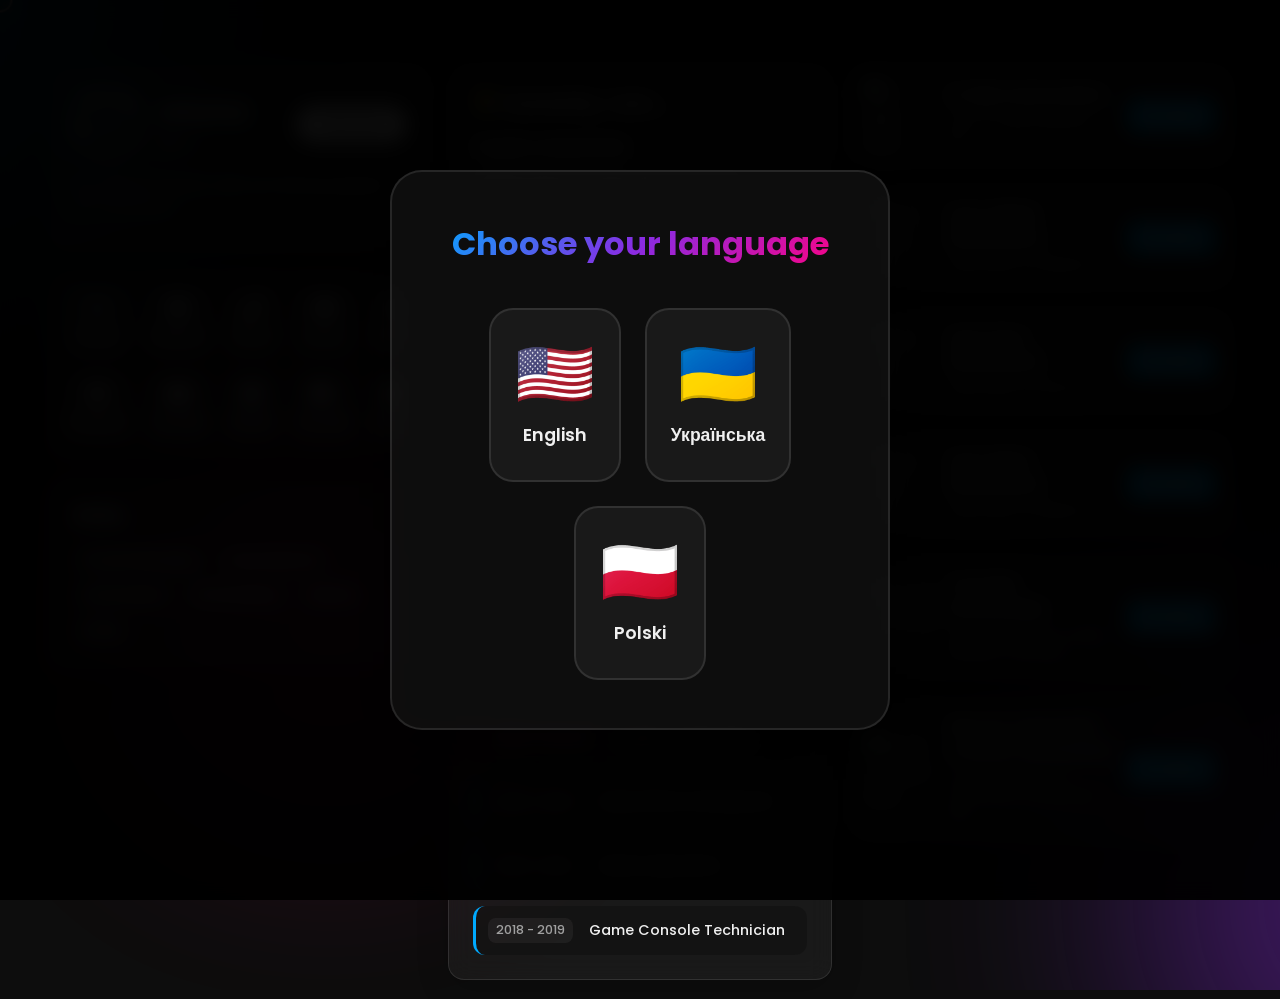
==== index.html @ 121f90a7 "Swap Skills and Coffee boxes, remove QR codes from coffee section" ====
<!DOCTYPE html>
<html lang="en">
<head>
    <meta charset="UTF-8">
    <meta name="viewport" content="width=device-width, initial-scale=1.0">
    <title data-translate="pageTitle">Oriuma | RIl | Bio & Creator</title>
    <meta name="description" data-translate-content="metaDescription" content="Welcome to the personal page of Oriuma (@ril).">
    <link rel="icon" type="image/jpeg" href="https://i.pinimg.com/564x/68/cd/36/68cd367a3757c1d07de808bcf7bc9bf0.jpg">
    <link href="https://fonts.googleapis.com/css2?family=Poppins:wght@300;400;500;600;700&display=swap" rel="stylesheet">
    <link rel="stylesheet" href="https://cdnjs.cloudflare.com/ajax/libs/font-awesome/6.5.1/css/all.min.css" integrity="sha512-DTOQO9RWCH3ppGqcWaEA1BIZOC6xxalwEsw9c2QQeAIftl+Vegovlnee1c9QX4TctnWMn13TZye+giMm8e2LwA==" crossorigin="anonymous" referrerpolicy="no-referrer" />
    <link rel="stylesheet" href="styles.css">
</head>
<body>
    <div class="custom-cursor"></div>
    <div class="background-aurora">
        <div class="aurora-shape shape1"></div>
        <div class="aurora-shape shape2"></div>
        <div class="aurora-shape shape3"></div>
    </div>
    <div class="bento-grid">
        <div class="bento-column column-left">
            <div class="bento-item card-profile">
                <div class="profile-header">
                    <div class="profile-main-info">
                        <img src="https://i.pinimg.com/564x/68/eb/f4/68ebf42956f4777ec942ec29d8d3875c.jpg" alt="Profile Picture" class="profile-picture">
                        <div>
                            <h1 class="profile-name" data-translate="profileName">oriuma</h1>
                            <p class="profile-handle" data-translate="profileHandle">@ril</p>
                        </div>
                    </div>
                    <a href="https://t.me/kanojooaishiteiru" class="profile-cta" target="_blank" rel="noopener noreferrer" data-translate="textMeCta">Text me</a>
                </div>
                <p class="profile-bio" id="typing-bio" data-translate="bioLine1">An ordinary person with an intense passion for creativity!</p>
            </div>
            <div class="bento-item card-social-links">
                <a href="https://x.com/naz6rka" class="social-link twitter" target="_blank" rel="noopener noreferrer" data-translate-title="socialTwitter" title="Twitter">
                    <i class="fab fa-x-twitter"></i>
                    <span data-translate="socialTwitter">Twitter</span>
                </a>
                <a href="https://t.me/NeuralInvestor" class="social-link telegram" target="_blank" rel="noopener noreferrer" data-translate-title="socialTelegram" title="Telegram">
                    <i class="fab fa-telegram"></i>
                    <span data-translate="socialTelegram">Telegram</span>
                </a>
                <a href="tel:991" class="social-link phone" data-translate-title="socialPhone" title="Phone">
                    <i class="fas fa-phone-alt"></i>
                    <span data-translate="socialPhone">Phone</span>
                </a>
                <a href="mailto:oriumaaa@gmail.com" class="social-link email" target="_blank" rel="noopener noreferrer" data-translate-title="socialEmail" title="Email">
                    <i class="fas fa-envelope"></i>
                    <span data-translate="socialEmail">Email</span>
                </a>
                <a href="https://github.com/oriuma" class="social-link github" target="_blank" rel="noopener noreferrer" data-translate-title="socialGitHub" title="GitHub">
                    <i class="fab fa-github"></i>
                    <span data-translate="socialGitHub">GitHub</span>
                </a>
                <a href="https://www.facebook.com" class="social-link facebook" target="_blank" rel="noopener noreferrer" data-translate-title="socialFacebook" title="Facebook">
                    <i class="fab fa-facebook"></i>
                    <span data-translate="socialFacebook">Facebook</span>
                </a>
                <a href="https://www.youtube.com/@NeuralInvestor" class="social-link youtube" target="_blank" rel="noopener noreferrer" data-translate-title="socialYouTube" title="YouTube">
                    <i class="fab fa-youtube"></i>
                    <span data-translate="socialYouTube">YouTube</span>
                </a>
                <a href="https://www.linkedin.com/in/pnazar/" class="social-link linkedin" target="_blank" rel="noopener noreferrer" data-translate-title="socialLinkedIn" title="LinkedIn">
                    <i class="fab fa-linkedin"></i>
                    <span data-translate="socialLinkedIn">LinkedIn</span>
                </a>
                <a href="https://farcaster.xyz/ril" class="social-link farcaster" target="_blank" rel="noopener noreferrer" data-translate-title="socialFarcaster" title="Farcaster">
                    <img src="https://cdn.jsdelivr.net/npm/simple-icons@v15/icons/farcaster.svg" alt="Farcaster" class="social-icon-svg">
                    <span data-translate="socialFarcaster">Farcaster</span>
                </a>
                <a href="https://discord.com/" class="social-link discord" target="_blank" rel="noopener noreferrer" data-translate-title="socialDiscord" title="Discord">
                    <i class="fab fa-discord"></i>
                    <span data-translate="socialDiscord">Discord</span>
                </a>
            </div>
            <div class="bento-item card-skills">
                <h2 class="skills-title" data-translate="skillsTitle">Skills</h2>
                <div class="skills-list">
                    <span data-translate="skillPM">Project Manager</span>
                    <span data-translate="skillGenAI">Generative AI</span>
                    <span data-translate="skillAutomation">Automation</span>
                    <span data-translate="skill3D">3D Modeling</span>
                    <span data-translate="skillPython">Python</span>
                    <span data-translate="skillHTML">HTML</span>
                </div>
            </div>
        </div>
        <div class="bento-column column-right">
            <div class="bento-item card-now">
                <h2 class="now-title" data-translate="nowTitle">💡 Currently, I am...</h2>
                <div class="now-content">
                    <h4 data-translate="nowHeadline">Crypto researcher</h4>
                    <p data-translate="nowDescription">Researching and developing Artificial Intelligence solutions.</p>
                </div>
            </div>
            <div class="bento-item card-coffee">
                <h3 class="coffee-title" data-translate="coffeeTitle">Buy me a coffee ☕</h3>
                <div class="coffee-content">
                    <a href="https://paypal.me/alloha43?country.x=PL&locale.x=pl_PL" class="coffee-button paypal" target="_blank" rel="noopener noreferrer">
                        <i class="fab fa-paypal"></i>
                        <span data-translate="coffeePayPal">PayPal Wallet</span>
                    </a>
                    <button
                        id="usdt-copy-button"
                        class="coffee-button usdt"
                        data-address="0xaf1a33609761df7e49e4198600936ef04da47dc7"
                        data-translate-title="coffeeUSDT"
                        title="USDT (BEP20) Wallet"
                    >
                        <i class="fa-solid fa-copy"></i>
                        <span data-translate="coffeeUSDT">USDT (BEP20) Wallet</span>
                    </button>
                </div>
            </div>
            <div class="bento-item card-journey">
                <h2 class="journey-title"><i class="fas fa-rocket"></i> <span data-translate="journeyTitle">Journey</span></h2>
                <div class="journey-steps">
                    <div class="journey-step current">
                        <span class="journey-date" data-translate="journeyDate1">2025 - Present</span>
                        <span class="journey-role" data-translate="journeyRole1">Crypto researcher</span>
                    </div>
                    <div class="journey-step">
                        <span class="journey-date" data-translate="journeyDate2">2023 - 2024</span>
                        <span class="journey-role" data-translate="journeyRole2">Game PM & AI Research</span>
                    </div>
                    <div class="journey-step">
                        <span class="journey-date" data-translate="journeyDate3">2020 - 2022</span>
                        <span class="journey-role" data-translate="journeyRole3">Game Operation</span>
                    </div>
                    <div class="journey-step">
                        <span class="journey-date" data-translate="journeyDate4">2018 - 2019</span>
                        <span class="journey-role" data-translate="journeyRole4">Game Console Technician</span>
                    </div>
                </div>
            </div>
        </div>
        <div class="bento-column column-tools" id="tools-container"></div>
    </div>
    <script src="translations.js"></script>
    <script src="tools-data.js"></script>
    <script src="script.js"></script>
    <script defer src="https://static.cloudflareinsights.com/beacon.min.js" data-cf-beacon='{"token": "d5f3b95bdb9d4f2f86b8e7cba06de1b3"}'></script>
</body>
</html>
---- styles.css ----
:root {
    --bg-color: #0d0d0d;
    --card-bg-color: rgba(255, 255, 255, 0.05);
    --card-border-color: rgba(255, 255, 255, 0.1);
    --text-primary: #f0f0f0;
    --text-secondary: #a0a0a0;
    --accent-blue: #00aaff;
    --accent-purple: #8A2BE2;
    --accent-pink: #FF007F;
    --accent-orange: #F59E0B;
}

* {
    box-sizing: border-box;
    margin: 0;
    padding: 0;
}

body {
    background-color: var(--bg-color);
    color: var(--text-primary);
    font-family: 'Poppins', sans-serif;
    display: flex;
    justify-content: center;
    align-items: flex-start;
    min-height: 100vh;
    padding: 2rem;
    overflow-y: auto;
    cursor: none;
}

.custom-cursor {
    width: 25px;
    height: 25px;
    border: 2px solid var(--text-primary);
    border-radius: 50%;
    position: fixed;
    top: 0;
    left: 0;
    transform: translate(-50%, -50%);
    pointer-events: none;
    z-index: 9999;
    transition: width 0.3s ease, height 0.3s ease, background-color 0.3s ease;
    mix-blend-mode: difference;
}

.custom-cursor.hover {
    width: 40px;
    height: 40px;
    background-color: var(--text-primary);
}

.background-aurora {
    position: fixed;
    top: -10%;
    left: -10%;
    width: 120%;
    height: 120%;
    overflow: hidden;
    z-index: -1;
    transition: transform 0.5s ease-out;
}

.aurora-shape {
    position: absolute;
    border-radius: 50%;
    filter: blur(120px);
    opacity: 0.4;
}

.shape1 {
    width: 400px;
    height: 400px;
    background: var(--accent-blue);
    top: -10%;
    left: -10%;
    animation: move 10s infinite alternate;
}

.shape2 {
    width: 500px;
    height: 500px;
    background: var(--accent-purple);
    bottom: -15%;
    right: -15%;
    animation: move 13s infinite alternate-reverse;
}

.shape3 {
    width: 300px;
    height: 300px;
    background: var(--accent-pink);
    bottom: 20%;
    left: 20%;
    animation: move 8s infinite alternate;
}

@keyframes move {
    from { transform: translate(0, 0) rotate(0deg) scale(1); }
    to { transform: translate(100px, 50px) rotate(180deg) scale(1.2); }
}

/* Language Selector Modal */
.language-selector-overlay {
    position: fixed;
    top: 0;
    left: 0;
    width: 100%;
    height: 100%;
    background: rgba(0, 0, 0, 0.95);
    backdrop-filter: blur(10px);
    -webkit-backdrop-filter: blur(10px);
    display: flex;
    justify-content: center;
    align-items: center;
    z-index: 10000;
    opacity: 0;
    transition: opacity 0.5s ease;
}

.language-selector-overlay.show {
    opacity: 1;
}

.language-selector-overlay.fade-out {
    opacity: 0;
}

.language-selector-modal {
    background: var(--card-bg-color);
    border: 2px solid var(--card-border-color);
    border-radius: 2rem;
    padding: 3rem 2.5rem;
    backdrop-filter: blur(20px);
    -webkit-backdrop-filter: blur(20px);
    box-shadow: 0 20px 60px rgba(0, 0, 0, 0.5);
    max-width: 500px;
    width: 90%;
    text-align: center;
    transform: scale(0.8) translateY(50px);
    opacity: 0;
    transition: all 0.6s cubic-bezier(0.34, 1.56, 0.64, 1);
}

.language-selector-overlay.show .language-selector-modal {
    transform: scale(1) translateY(0);
    opacity: 1;
}

.language-selector-title {
    font-size: 2rem;
    font-weight: 700;
    margin-bottom: 2.5rem;
    color: var(--text-primary);
    background: linear-gradient(135deg, var(--accent-blue), var(--accent-purple), var(--accent-pink));
    -webkit-background-clip: text;
    -webkit-text-fill-color: transparent;
    background-clip: text;
    animation: gradientShift 3s ease infinite;
}

@keyframes gradientShift {
    0%, 100% { filter: hue-rotate(0deg); }
    50% { filter: hue-rotate(30deg); }
}

.language-options {
    display: flex;
    gap: 1.5rem;
    justify-content: center;
    flex-wrap: wrap;
}

.language-option {
    background: rgba(255, 255, 255, 0.05);
    border: 2px solid var(--card-border-color);
    border-radius: 1.5rem;
    padding: 2rem 1.5rem;
    cursor: pointer;
    transition: all 0.3s ease;
    min-width: 130px;
    display: flex;
    flex-direction: column;
    align-items: center;
    gap: 1rem;
    position: relative;
    overflow: hidden;
}

.language-option::before {
    content: '';
    position: absolute;
    top: 0;
    left: -100%;
    width: 100%;
    height: 100%;
    background: linear-gradient(90deg, transparent, rgba(255, 255, 255, 0.1), transparent);
    transition: left 0.5s ease;
}

.language-option:hover::before {
    left: 100%;
}

.language-option:hover {
    transform: translateY(-10px) scale(1.05);
    border-color: var(--accent-blue);
    background: rgba(255, 255, 255, 0.1);
    box-shadow: 0 10px 30px rgba(0, 170, 255, 0.3);
}

.language-option:nth-child(2):hover {
    border-color: var(--accent-orange);
    box-shadow: 0 10px 30px rgba(245, 158, 11, 0.3);
}

.language-option:nth-child(3):hover {
    border-color: var(--accent-pink);
    box-shadow: 0 10px 30px rgba(255, 0, 127, 0.3);
}

.language-flag {
    font-size: 4rem;
    line-height: 1;
    animation: wave 2s ease-in-out infinite;
}

@keyframes wave {
    0%, 100% { transform: rotate(0deg); }
    25% { transform: rotate(-10deg); }
    75% { transform: rotate(10deg); }
}

.language-option:hover .language-flag {
    animation: bounce 0.6s ease;
}

@keyframes bounce {
    0%, 100% { transform: scale(1); }
    50% { transform: scale(1.2); }
}

.language-name {
    font-size: 1.1rem;
    font-weight: 600;
    color: var(--text-primary);
}

.bento-grid {
    display: grid;
    grid-template-columns: repeat(9, 1fr);
    grid-template-rows: 1fr;
    column-gap: 1rem;
    row-gap: 0.5rem;
    width: 100%;
    max-width: 1400px;
    padding: 1rem;
}

.bento-item {
    background: var(--card-bg-color);
    border: 1px solid var(--card-border-color);
    border-radius: 1rem;
    padding: 1.5rem;
    backdrop-filter: blur(12px);
    -webkit-backdrop-filter: blur(12px);
    box-shadow: 0 8px 32px rgba(0, 0, 0, 0.2);
    opacity: 0;
    transform: translateY(20px);
    transition: opacity 0.5s ease-out, transform 0.5s ease-out, background 0.3s ease, border-color 0.3s ease, box-shadow 0.3s ease;
    display: flex;
    flex-direction: column;
}

.bento-item.visible {
    opacity: 1;
    transform: translateY(0);
}

.bento-item:hover {
    background: rgba(255, 255, 255, 0.1);
    transform: translateY(-5px);
}

.bento-column.column-left {
    grid-column: 1 / 4;
    grid-row: 1;
    display: flex;
    flex-direction: column;
    gap: 1rem;
    padding-top: 1rem;
    padding-bottom: 1rem;
}

.bento-column.column-right {
    grid-column: 4 / 7;
    grid-row: 1;
    display: flex;
    flex-direction: column;
    gap: 1rem;
    padding-top: 1rem;
    padding-bottom: 1rem;
}

.bento-column.column-tools {
    grid-column: 7 / 10;
    grid-row: 1;
    display: flex;
    flex-direction: column;
    gap: 1rem;
    overflow-y: auto;
    max-height: 90vh;
    padding-top: 1rem;
    padding-bottom: 1rem;
}

.bento-column.column-tools::-webkit-scrollbar { width: 8px; }
.bento-column.column-tools::-webkit-scrollbar-track { background: transparent; }
.bento-column.column-tools::-webkit-scrollbar-thumb { background-color: rgba(255, 255, 255, 0.2); border-radius: 10px; border: 2px solid transparent; background-clip: content-box;}
.bento-column.column-tools::-webkit-scrollbar-thumb:hover { background-color: rgba(255, 255, 255, 0.4); }

.card-tool {
    padding: 1rem;
    overflow: hidden;
    flex-direction: row;
    align-items: center;
    gap: 0.75rem;
    flex-shrink: 0;
}

.card-tool-image {
    width: 70px;
    height: 70px;
    flex-shrink: 0;
    overflow: hidden;
}

.card-tool-image img {
    width: 100%;
    height: 100%;
    object-fit: cover;
    transition: transform 0.3s ease;
    border-radius: 12px;
}

.card-tool:hover .card-tool-image img {
    transform: scale(1.1);
}

.card-tool:hover {
    border-color: var(--accent-orange);
    box-shadow: 0 0 4px 0px var(--accent-orange);
}

.card-tool-content {
    padding: 0;
    flex-grow: 1;
}

.card-tool-title {
    font-size: 1rem;
    font-weight: 600;
    margin-bottom: 0.25rem;
    color: var(--text-primary);
}

.card-tool-description {
    font-size: 0.8rem;
    color: var(--text-secondary);
    margin-bottom: 0;
    line-height: 1.5;
}

.card-tool-button {
    text-decoration: none;
    color: var(--text-primary);
    background: var(--accent-blue);
    padding: 0.5rem 1rem;
    border-radius: 8px;
    text-align: center;
    font-weight: bold;
    transition: background-color 0.3s ease, transform 0.2s ease;
    font-size: 0.8rem;
    display: flex;
    align-items: center;
    justify-content: center;
    flex-shrink: 0;
}

.card-tool-button:hover {
    background: #0090d8;
    transform: scale(1.03);
}

.profile-header {
    display: flex;
    align-items: center;
    justify-content: space-between;
    gap: 1rem;
    margin-bottom: 1rem;
}

.profile-main-info {
    display: flex;
    align-items: center;
    gap: 1rem;
}

.profile-picture { width: 70px; height: 70px; border-radius: 50%; border: 2px solid var(--text-primary); object-fit: cover; flex-shrink: 0; }
.profile-name { font-size: 1.5rem; font-weight: 600; }
.profile-handle { color: var(--text-secondary); font-size: 1rem; }
.profile-bio { font-size: 0.9rem; color: var(--text-secondary); min-height: 54px; }
#typing-bio::after { content: '|'; animation: blink 1s infinite; }
@keyframes blink { 50% { opacity: 0; } }

.card-social-links { display: grid; grid-template-columns: repeat(5, 1fr); gap: 1rem; padding: 1rem; }
.social-link {
    color: var(--text-primary); background-color: rgba(255,255,255,0.1); text-decoration: none;
    display: flex; flex-direction: column; align-items: center; justify-content: center;
    padding: 0.75rem 0; border-radius: 0.75rem; transition: background-color 0.2s, transform 0.2s; font-size: 0.8rem;
}
.social-link:hover { transform: scale(1.05); }
.social-link i { font-size: 1.2rem; margin-bottom: 0.5rem; }
.social-link .social-icon-svg {
    width: 1.2rem;
    height: 1.2rem;
    margin-bottom: 0.5rem;
    filter: brightness(0) invert(1);
}
.social-link.github:hover { background-color: #333; }
.social-link.facebook:hover { background-color: #1877F2; }
.social-link.youtube:hover { background-color: #FF0000; }
.social-link.zalo:hover { background-color: #0068ff; }
.social-link.telegram:hover { background-color: #2AABEE; }
.social-link.phone:hover { background-color: #4CAF50; }
.social-link.linkedin:hover { background-color: #0A66C2; }
.social-link.farcaster:hover { background-color: #855DCD; }
.social-link.email:hover { background-color: #EA4335; }
.social-link.discord:hover { background-color: #5865F2; }

.now-title, .skills-title, .coffee-title { font-size: 1.2rem; margin-bottom: 1rem; flex-shrink: 0; }
.now-content { font-size: 0.9rem; color: var(--text-secondary); }
.now-content h4 { font-size: 1rem; margin-bottom: 0.5rem; color: var(--text-primary);}

.skills-list { display: flex; flex-wrap: wrap; gap: 0.5rem; }
.skills-list span { background: rgba(255, 255, 255, 0.1); padding: 0.3rem 0.8rem; border-radius: 2rem; font-size: 0.8rem; }

.journey-title {
    font-size: 1.2rem;
    margin-bottom: 1.5rem;
    flex-shrink: 0;
}

.journey-title i {
    margin-right: 0.5rem;
    color: var(--accent-blue);
}

.journey-steps {
    display: flex;
    flex-direction: column;
    gap: 1rem;
}

.journey-step {
    display: flex;
    align-items: center;
    gap: 1rem;
    padding: 0.75rem;
    background-color: rgba(0, 0, 0, 0.2);
    border-radius: 0.75rem;
    border-left: 3px solid var(--accent-blue);
    transition: background-color 0.3s ease;
}

.journey-step:hover {
    background-color: rgba(0, 0, 0, 0.4);
}

.journey-date {
    font-size: 0.8rem;
    font-weight: 500;
    color: var(--text-secondary);
    background-color: rgba(255, 255, 255, 0.05);
    padding: 0.2rem 0.5rem;
    border-radius: 0.5rem;
    min-width: 80px;
    text-align: center;
    transition: color 0.3s ease, background-color 0.3s ease;
}

.journey-role {
    font-size: 0.9rem;
    font-weight: 500;
    color: var(--text-primary);
}

.journey-step.current {
    border-left-color: var(--accent-pink);
}

.journey-step.current .journey-date {
    color: var(--text-primary);
    background-color: rgba(255, 0, 127, 0.2);
}

.coffee-qr-container {
    display: none;
}

.coffee-qr {
    width: 100%;
    max-width: 180px;
    aspect-ratio: 1 / 1;
    object-fit: contain;
    border-radius: 1rem;
    transition: transform 0.2s ease, box-shadow 0.2s ease;
    cursor: none;
    margin: 0 auto;
    background-color: #ffffff;
    padding: 12px;
    box-sizing: border-box;
}

.coffee-qr:hover {
    transform: scale(1.05);
    box-shadow: 0 0 8px 2px var(--accent-orange);
}

.coffee-content {
}

.coffee-text {
    font-size: 0.85rem;
    color: var(--text-secondary);
    margin-bottom: 1rem;
}

.donate-columns {
    display: flex;
    gap: 1.5rem;
    width: 100%;
}

.donate-column {
    display: flex;
    flex-direction: column;
    flex: 1;
    gap: 1rem;
}

.coffee-button {
    text-decoration: none;
    color: var(--text-primary);
    background: rgba(255, 255, 255, 0.1);
    padding: 0.75rem 1rem;
    border-radius: 8px;
    text-align: center;
    font-weight: bold;
    transition: background-color 0.3s ease, transform 0.2s ease, box-shadow 0.2s ease;
    display: block;
    width: 100%;
    max-width: 180px;
    margin: 0 auto;
}

.coffee-button:hover {
    transform: scale(1.03);
    box-shadow: 0 0 10px 3px rgba(255, 255, 255, 0.1);
}

.coffee-button.paypal {
    background-color: #FFC439;
    color: #00457C;
    font-weight: 600;
}

.coffee-button.paypal:hover {
    background-color: #f0b93a;
}

.coffee-button.usdt {
    background-color: #26A17B;
    color: #ffffff;
    font-weight: 600;
    border: none;
    font-family: 'Poppins', sans-serif;
    font-size: 0.9rem;
    cursor: none;
}

.coffee-button.usdt:hover {
    background-color: #1E8061;
}

.coffee-button.usdt.copied {
    background-color: var(--accent-blue);
    color: #fff;
}

.coffee-button i {
    margin-right: 0.5rem;
}

.copy-feedback {
    font-size: 0.8rem;
    color: var(--accent-blue);
    text-align: center;
    margin-top: 0.75rem;
    opacity: 0;
    transition: opacity 0.3s ease;
    height: 0;
    overflow: hidden;
}

.copy-feedback.active {
    opacity: 1;
    height: auto;
}

.profile-cta {
    background: rgba(255,255,255,0.9);
    color: #000;
    padding: 0.5rem 1.5rem;
    border-radius: 2rem;
    text-decoration: none;
    font-weight: 600;
    transition: transform 0.2s;
    flex-shrink: 0;
    font-size: 0.9rem;
}

.profile-cta:hover {
    transform: scale(1.05);
}

.modal-overlay {
    position: fixed; top: 0; left: 0; width: 100%; height: 100%; background: rgba(0, 0, 0, 0.8);
    display: flex; justify-content: center; align-items: center; z-index: 1000;
    opacity: 0; visibility: hidden; transition: opacity 0.3s ease, visibility 0.3s ease;
}

.modal-overlay.active { opacity: 1; visibility: visible; }
.modal-content {
    max-width: 90%; max-height: 90%; width: 300px; border-radius: 1rem;
    transform: scale(0.9); transition: transform 0.3s ease;
}

.modal-overlay.active .modal-content { transform: scale(1); }

a:focus-visible,
button:focus-visible,
.social-link:focus-visible,
.coffee-qr:focus-visible,
.profile-cta:focus-visible,
.project-link:focus-visible,
.coffee-button:focus-visible {
    outline: 3px solid var(--accent-blue);
    outline-offset: 3px;
    border-radius: 8px;
}

.social-link:focus-visible {
    outline: none;
    box-shadow: 0 0 0 3px var(--bg-color), 0 0 0 5px var(--accent-blue);
}

@media (max-width: 900px) {
    body {
        padding: 1rem;
        align-items: flex-start;
        overflow-y: auto;
    }

    .bento-grid {
        grid-template-columns: 1fr;
        grid-template-rows: auto;
        padding-right: 0.5rem;
        padding-left: 0.5rem;
        height: auto;
        max-height: none;
        overflow-y: visible;
    }

    .bento-item,
    .card-profile, .card-social-links, .card-now, .card-coffee, .card-skills, .card-journey, .card-cta,
    .bento-column.column-left,
    .bento-column.column-right,
    .bento-column.column-tools {
        grid-column: span 1 !important;
        grid-row: auto !important;
        height: auto;
        max-height: none;
        overflow-y: visible;
        padding: 1.5rem;
    }

    .card-profile { flex-direction: column; align-items: center; }
    .profile-header {
        flex-direction: column;
        align-items: center;
        text-align: center;
        gap: 1rem;
    }

    .profile-main-info {
        flex-direction: column;
        align-items: center;
        text-align: center;
    }

    .card-coffee {
        flex-direction: column;
        align-items: center;
        text-align: center;
    }

    .donate-columns {
        flex-direction: column;
        gap: 1.5rem;
    }

    .donate-column {
        width: 100%;
    }

    .profile-bio { min-height: 80px; text-align: center; }
    .card-social-links { grid-template-columns: 1fr 1fr 1fr 1fr; }
    .custom-cursor { display: none; }
    body { cursor: auto; }
    
    .language-selector-modal {
        padding: 2rem 1.5rem;
    }
    
    .language-selector-title {
        font-size: 1.5rem;
        margin-bottom: 2rem;
    }
    
    .language-options {
        flex-direction: column;
        gap: 1rem;
    }
    
    .language-option {
        width: 100%;
        padding: 1.5rem 1rem;
    }
}
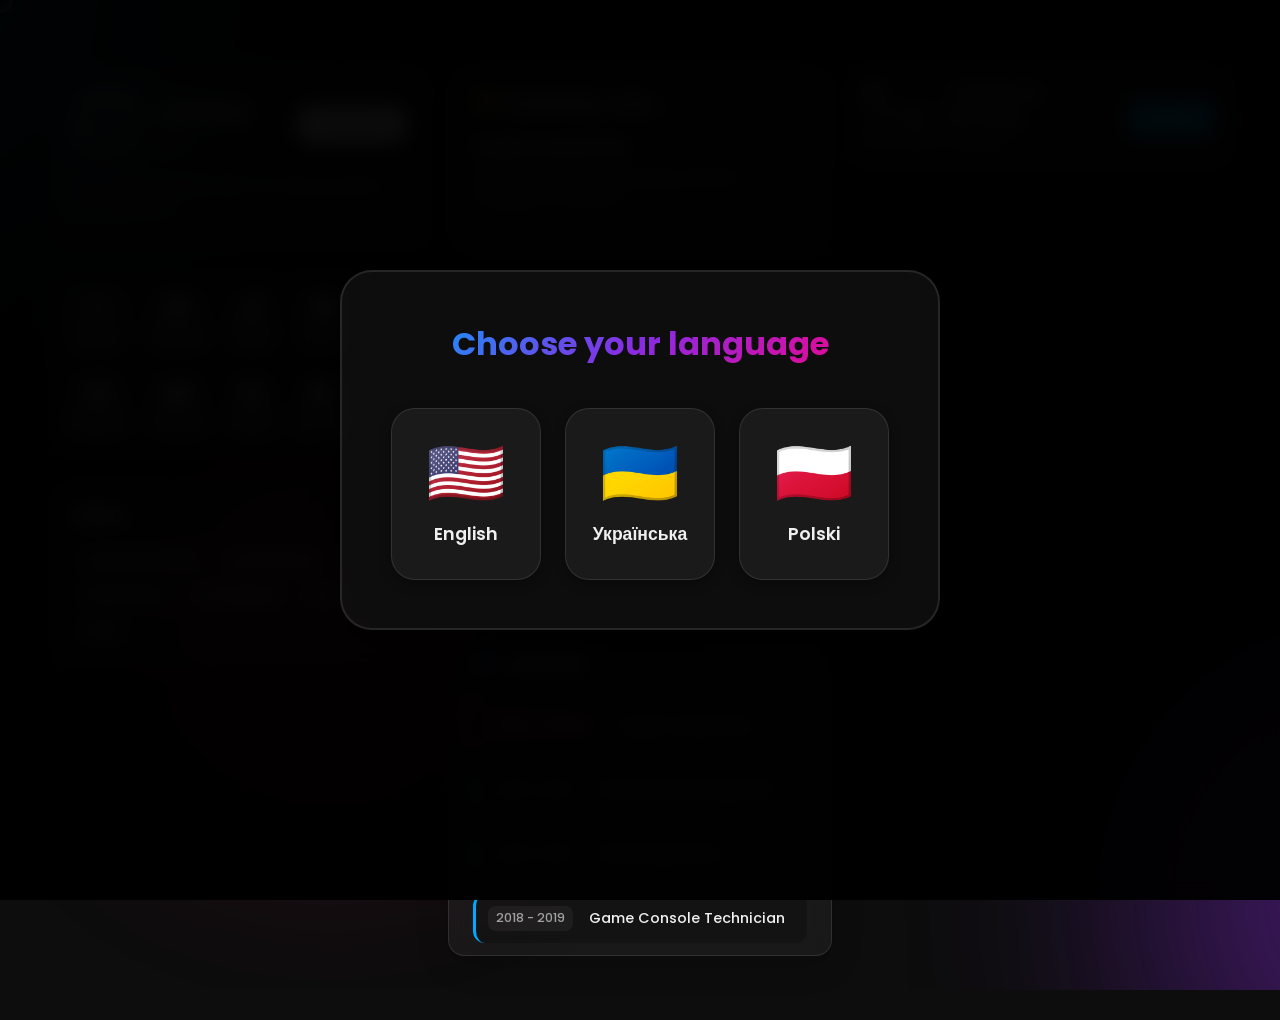
==== commit 7eed658e: "Add 3D card effect to language selector buttons" ====
--- a/index.html
+++ b/index.html
@@ -11,6 +11,33 @@
     <link rel="stylesheet" href="styles.css">
 </head>
 <body>
+    <!-- Language Selector Modal -->
+    <div class="language-selector-overlay" id="languageSelector">
+        <div class="language-selector-modal">
+            <h2 class="language-selector-title">Choose Your Language</h2>
+            <div class="language-options">
+                <div class="language-card-container" data-lang="en">
+                    <div class="language-option">
+                        <div class="language-flag">🇬🇧</div>
+                        <div class="language-name">English</div>
+                    </div>
+                </div>
+                <div class="language-card-container" data-lang="vi">
+                    <div class="language-option">
+                        <div class="language-flag">🇻🇳</div>
+                        <div class="language-name">Tiếng Việt</div>
+                    </div>
+                </div>
+                <div class="language-card-container" data-lang="ru">
+                    <div class="language-option">
+                        <div class="language-flag">🇷🇺</div>
+                        <div class="language-name">Русский</div>
+                    </div>
+                </div>
+            </div>
+        </div>
+    </div>
+
     <div class="custom-cursor"></div>
     <div class="background-aurora">
         <div class="aurora-shape shape1"></div>
--- a/styles.css
+++ b/styles.css
@@ -100,7 +100,7 @@
     to { transform: translate(100px, 50px) rotate(180deg) scale(1.2); }
 }
 
-/* Language Selector Modal */
+/* Language Selector Modal with 3D Effects */
 .language-selector-overlay {
     position: fixed;
     top: 0;
@@ -116,6 +116,7 @@
     z-index: 10000;
     opacity: 0;
     transition: opacity 0.5s ease;
+    perspective: 1000px;
 }
 
 .language-selector-overlay.show {
@@ -134,7 +135,7 @@
     backdrop-filter: blur(20px);
     -webkit-backdrop-filter: blur(20px);
     box-shadow: 0 20px 60px rgba(0, 0, 0, 0.5);
-    max-width: 500px;
+    max-width: 600px;
     width: 90%;
     text-align: center;
     transform: scale(0.8) translateY(50px);
@@ -169,22 +170,37 @@
     gap: 1.5rem;
     justify-content: center;
     flex-wrap: wrap;
+    perspective: 1000px;
+}
+
+/* 3D Card Container for Language Options */
+.language-card-container {
+    perspective: 1000px;
+    transform-style: preserve-3d;
+    transition: transform 0.3s ease;
 }
 
 .language-option {
-    background: rgba(255, 255, 255, 0.05);
-    border: 2px solid var(--card-border-color);
+    background: rgba(31, 31, 31, 0.8);
+    border: 1px solid rgba(255, 255, 255, 0.1);
     border-radius: 1.5rem;
     padding: 2rem 1.5rem;
     cursor: pointer;
-    transition: all 0.3s ease;
-    min-width: 130px;
+    min-width: 150px;
     display: flex;
     flex-direction: column;
     align-items: center;
     gap: 1rem;
     position: relative;
     overflow: hidden;
+    transform-style: preserve-3d;
+    transition: all 0.3s ease;
+    box-shadow: 0 4px 12px rgba(0, 0, 0, 0.3);
+}
+
+/* 3D Hover Effect */
+.language-card-container:hover {
+    transform: translateZ(20px);
 }
 
 .language-option::before {
@@ -196,54 +212,84 @@
     height: 100%;
     background: linear-gradient(90deg, transparent, rgba(255, 255, 255, 0.1), transparent);
     transition: left 0.5s ease;
+    z-index: 1;
 }
 
 .language-option:hover::before {
     left: 100%;
 }
 
-.language-option:hover {
-    transform: translateY(-10px) scale(1.05);
+.language-card-container:hover .language-option {
+    transform: translateZ(50px);
     border-color: var(--accent-blue);
     background: rgba(255, 255, 255, 0.1);
-    box-shadow: 0 10px 30px rgba(0, 170, 255, 0.3);
-}
-
-.language-option:nth-child(2):hover {
+    box-shadow: 0 20px 40px rgba(0, 170, 255, 0.4),
+                0 0 20px rgba(0, 170, 255, 0.2);
+}
+
+.language-card-container:nth-child(2):hover .language-option {
     border-color: var(--accent-orange);
-    box-shadow: 0 10px 30px rgba(245, 158, 11, 0.3);
-}
-
-.language-option:nth-child(3):hover {
+    box-shadow: 0 20px 40px rgba(245, 158, 11, 0.4),
+                0 0 20px rgba(245, 158, 11, 0.2);
+}
+
+.language-card-container:nth-child(3):hover .language-option {
     border-color: var(--accent-pink);
-    box-shadow: 0 10px 30px rgba(255, 0, 127, 0.3);
+    box-shadow: 0 20px 40px rgba(255, 0, 127, 0.4),
+                0 0 20px rgba(255, 0, 127, 0.2);
 }
 
 .language-flag {
     font-size: 4rem;
     line-height: 1;
-    animation: wave 2s ease-in-out infinite;
-}
-
-@keyframes wave {
-    0%, 100% { transform: rotate(0deg); }
-    25% { transform: rotate(-10deg); }
-    75% { transform: rotate(10deg); }
-}
-
-.language-option:hover .language-flag {
-    animation: bounce 0.6s ease;
-}
-
-@keyframes bounce {
-    0%, 100% { transform: scale(1); }
-    50% { transform: scale(1.2); }
+    transform: translateZ(30px);
+    transition: transform 0.3s ease;
+    position: relative;
+    z-index: 2;
+}
+
+.language-card-container:hover .language-flag {
+    transform: translateZ(80px) scale(1.1);
+    animation: float 2s ease-in-out infinite;
+}
+
+@keyframes float {
+    0%, 100% { transform: translateZ(80px) translateY(0) scale(1.1); }
+    50% { transform: translateZ(80px) translateY(-10px) scale(1.1); }
 }
 
 .language-name {
     font-size: 1.1rem;
     font-weight: 600;
     color: var(--text-primary);
+    transform: translateZ(20px);
+    transition: transform 0.3s ease;
+    position: relative;
+    z-index: 2;
+}
+
+.language-card-container:hover .language-name {
+    transform: translateZ(60px);
+}
+
+/* Glowing effect on hover */
+.language-option::after {
+    content: '';
+    position: absolute;
+    top: 50%;
+    left: 50%;
+    width: 0;
+    height: 0;
+    border-radius: 50%;
+    background: radial-gradient(circle, rgba(0, 170, 255, 0.3), transparent 70%);
+    transform: translate(-50%, -50%);
+    transition: width 0.6s ease, height 0.6s ease;
+    z-index: 0;
+}
+
+.language-option:hover::after {
+    width: 200%;
+    height: 200%;
 }
 
 .bento-grid {
@@ -430,7 +476,7 @@
 .social-link.github:hover { background-color: #333; }
 .social-link.facebook:hover { background-color: #1877F2; }
 .social-link.youtube:hover { background-color: #FF0000; }
-.social-link.zalo:hover { background-color: #0068ff; }
+.social-link.twitter:hover { background-color: #1DA1F2; }
 .social-link.telegram:hover { background-color: #2AABEE; }
 .social-link.phone:hover { background-color: #4CAF50; }
 .social-link.linkedin:hover { background-color: #0A66C2; }
@@ -504,64 +550,37 @@
     background-color: rgba(255, 0, 127, 0.2);
 }
 
-.coffee-qr-container {
-    display: none;
-}
-
-.coffee-qr {
-    width: 100%;
-    max-width: 180px;
-    aspect-ratio: 1 / 1;
-    object-fit: contain;
-    border-radius: 1rem;
-    transition: transform 0.2s ease, box-shadow 0.2s ease;
-    cursor: none;
-    margin: 0 auto;
-    background-color: #ffffff;
-    padding: 12px;
-    box-sizing: border-box;
-}
-
-.coffee-qr:hover {
-    transform: scale(1.05);
-    box-shadow: 0 0 8px 2px var(--accent-orange);
+.card-coffee {
+    padding: 0.75rem 1rem;
+}
+
+.coffee-title {
+    font-size: 1.2rem;
+    margin-bottom: 0.5rem;
 }
 
 .coffee-content {
-}
-
-.coffee-text {
-    font-size: 0.85rem;
-    color: var(--text-secondary);
-    margin-bottom: 1rem;
-}
-
-.donate-columns {
-    display: flex;
-    gap: 1.5rem;
-    width: 100%;
-}
-
-.donate-column {
-    display: flex;
-    flex-direction: column;
-    flex: 1;
-    gap: 1rem;
+    display: flex;
+    gap: 0.75rem;
+    justify-content: center;
+    align-items: center;
 }
 
 .coffee-button {
     text-decoration: none;
     color: var(--text-primary);
     background: rgba(255, 255, 255, 0.1);
-    padding: 0.75rem 1rem;
+    padding: 0.6rem 0.9rem;
     border-radius: 8px;
     text-align: center;
     font-weight: bold;
     transition: background-color 0.3s ease, transform 0.2s ease, box-shadow 0.2s ease;
-    display: block;
-    width: 100%;
-    max-width: 180px;
-    margin: 0 auto;
+    display: inline-flex;
+    align-items: center;
+    justify-content: center;
+    flex: 1;
+    max-width: 200px;
+    font-size: 0.85rem;
 }
 
 .coffee-button:hover {
@@ -585,7 +604,6 @@
     font-weight: 600;
     border: none;
     font-family: 'Poppins', sans-serif;
-    font-size: 0.9rem;
     cursor: none;
 }
 
@@ -600,22 +618,6 @@
 
 .coffee-button i {
     margin-right: 0.5rem;
-}
-
-.copy-feedback {
-    font-size: 0.8rem;
-    color: var(--accent-blue);
-    text-align: center;
-    margin-top: 0.75rem;
-    opacity: 0;
-    transition: opacity 0.3s ease;
-    height: 0;
-    overflow: hidden;
-}
-
-.copy-feedback.active {
-    opacity: 1;
-    height: auto;
 }
 
 .profile-cta {
@@ -634,24 +636,9 @@
     transform: scale(1.05);
 }
 
-.modal-overlay {
-    position: fixed; top: 0; left: 0; width: 100%; height: 100%; background: rgba(0, 0, 0, 0.8);
-    display: flex; justify-content: center; align-items: center; z-index: 1000;
-    opacity: 0; visibility: hidden; transition: opacity 0.3s ease, visibility 0.3s ease;
-}
-
-.modal-overlay.active { opacity: 1; visibility: visible; }
-.modal-content {
-    max-width: 90%; max-height: 90%; width: 300px; border-radius: 1rem;
-    transform: scale(0.9); transition: transform 0.3s ease;
-}
-
-.modal-overlay.active .modal-content { transform: scale(1); }
-
 a:focus-visible,
 button:focus-visible,
 .social-link:focus-visible,
-.coffee-qr:focus-visible,
 .profile-cta:focus-visible,
 .project-link:focus-visible,
 .coffee-button:focus-visible {
@@ -715,12 +702,13 @@
         text-align: center;
     }
 
-    .donate-columns {
+    .coffee-content {
         flex-direction: column;
-        gap: 1.5rem;
-    }
-
-    .donate-column {
+        width: 100%;
+    }
+
+    .coffee-button {
+        max-width: 100%;
         width: 100%;
     }
 
@@ -747,4 +735,12 @@
         width: 100%;
         padding: 1.5rem 1rem;
     }
+    
+    .language-card-container:hover {
+        transform: none;
+    }
+    
+    .language-card-container:hover .language-option {
+        transform: scale(1.02);
+    }
 }
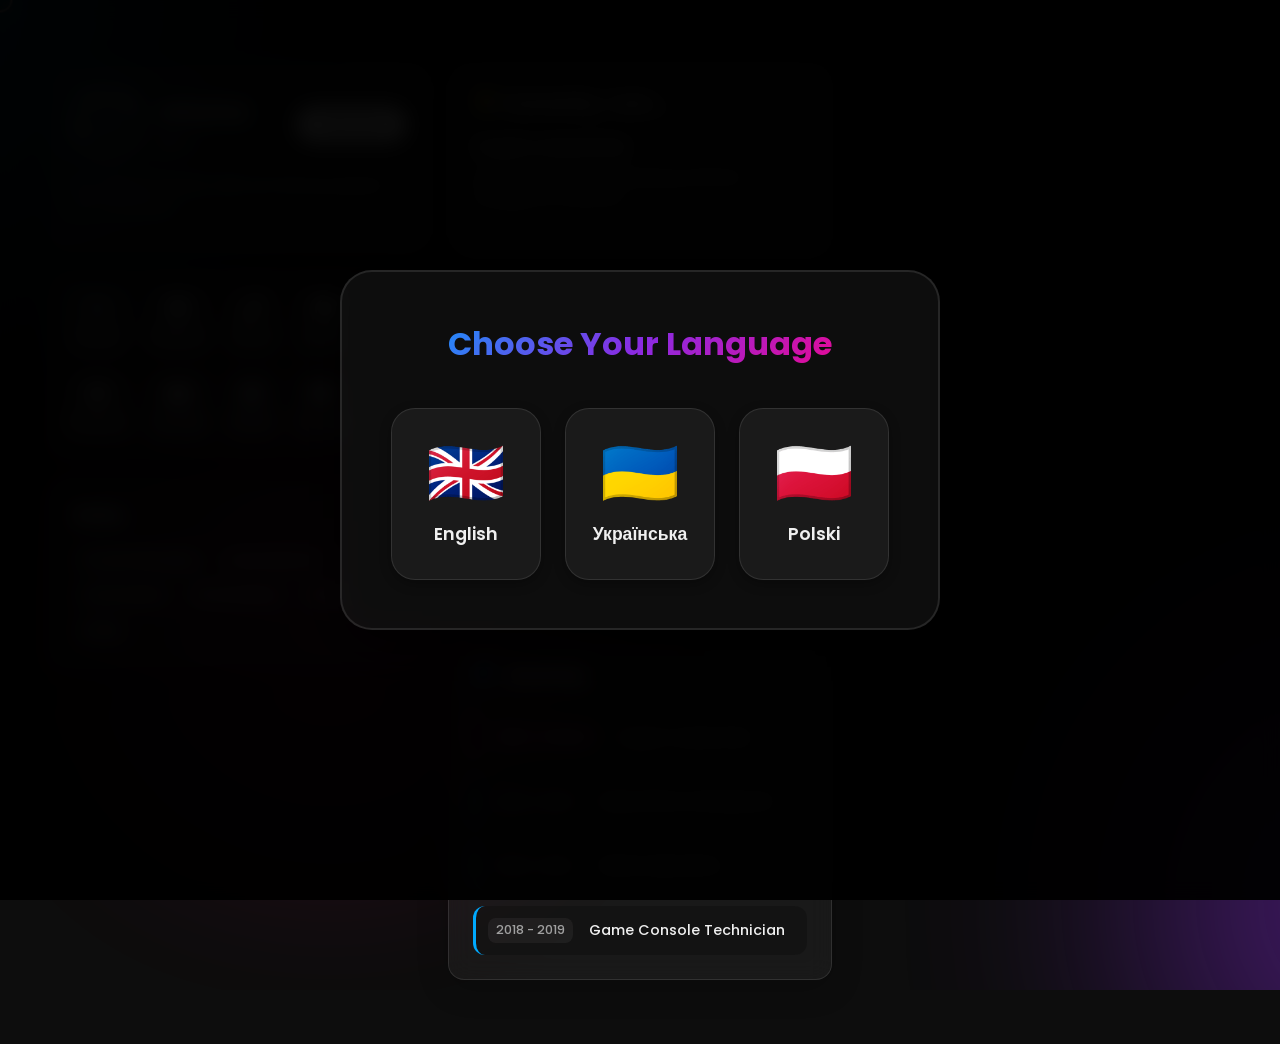
==== commit 3c589f19: "Fix languages: add English, Ukrainian, Polish and update Tamagochi translations" ====
--- a/index.html
+++ b/index.html
@@ -22,16 +22,16 @@
                         <div class="language-name">English</div>
                     </div>
                 </div>
-                <div class="language-card-container" data-lang="vi">
+                <div class="language-card-container" data-lang="uk">
                     <div class="language-option">
-                        <div class="language-flag">🇻🇳</div>
-                        <div class="language-name">Tiếng Việt</div>
+                        <div class="language-flag">🇺🇦</div>
+                        <div class="language-name">Українська</div>
                     </div>
                 </div>
-                <div class="language-card-container" data-lang="ru">
+                <div class="language-card-container" data-lang="pl">
                     <div class="language-option">
-                        <div class="language-flag">🇷🇺</div>
-                        <div class="language-name">Русский</div>
+                        <div class="language-flag">🇵🇱</div>
+                        <div class="language-name">Polski</div>
                     </div>
                 </div>
             </div>
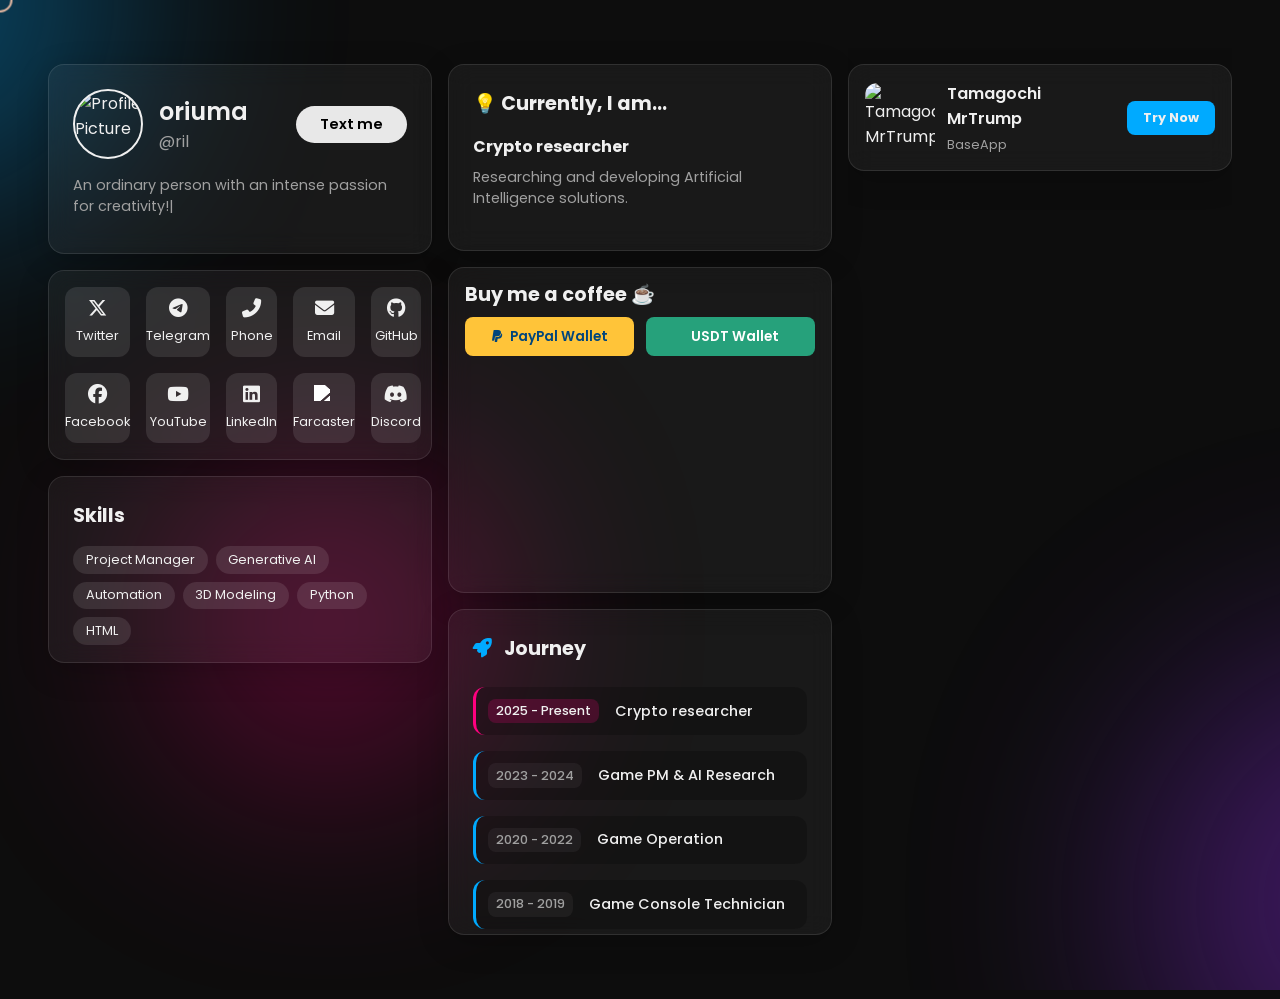
==== commit 2e1cbed4: "Revert to previous state: restore original files from Feb 8" ====
--- a/index.html
+++ b/index.html
@@ -11,33 +11,6 @@
     <link rel="stylesheet" href="styles.css">
 </head>
 <body>
-    <!-- Language Selector Modal -->
-    <div class="language-selector-overlay" id="languageSelector">
-        <div class="language-selector-modal">
-            <h2 class="language-selector-title">Choose Your Language</h2>
-            <div class="language-options">
-                <div class="language-card-container" data-lang="en">
-                    <div class="language-option">
-                        <div class="language-flag">🇬🇧</div>
-                        <div class="language-name">English</div>
-                    </div>
-                </div>
-                <div class="language-card-container" data-lang="uk">
-                    <div class="language-option">
-                        <div class="language-flag">🇺🇦</div>
-                        <div class="language-name">Українська</div>
-                    </div>
-                </div>
-                <div class="language-card-container" data-lang="pl">
-                    <div class="language-option">
-                        <div class="language-flag">🇵🇱</div>
-                        <div class="language-name">Polski</div>
-                    </div>
-                </div>
-            </div>
-        </div>
-    </div>
-
     <div class="custom-cursor"></div>
     <div class="background-aurora">
         <div class="aurora-shape shape1"></div>
--- a/styles.css
+++ b/styles.css
@@ -100,7 +100,7 @@
     to { transform: translate(100px, 50px) rotate(180deg) scale(1.2); }
 }
 
-/* Language Selector Modal with 3D Effects */
+/* Language Selector Modal */
 .language-selector-overlay {
     position: fixed;
     top: 0;
@@ -116,7 +116,6 @@
     z-index: 10000;
     opacity: 0;
     transition: opacity 0.5s ease;
-    perspective: 1000px;
 }
 
 .language-selector-overlay.show {
@@ -135,7 +134,7 @@
     backdrop-filter: blur(20px);
     -webkit-backdrop-filter: blur(20px);
     box-shadow: 0 20px 60px rgba(0, 0, 0, 0.5);
-    max-width: 600px;
+    max-width: 500px;
     width: 90%;
     text-align: center;
     transform: scale(0.8) translateY(50px);
@@ -170,37 +169,22 @@
     gap: 1.5rem;
     justify-content: center;
     flex-wrap: wrap;
-    perspective: 1000px;
-}
-
-/* 3D Card Container for Language Options */
-.language-card-container {
-    perspective: 1000px;
-    transform-style: preserve-3d;
-    transition: transform 0.3s ease;
 }
 
 .language-option {
-    background: rgba(31, 31, 31, 0.8);
-    border: 1px solid rgba(255, 255, 255, 0.1);
+    background: rgba(255, 255, 255, 0.05);
+    border: 2px solid var(--card-border-color);
     border-radius: 1.5rem;
     padding: 2rem 1.5rem;
     cursor: pointer;
-    min-width: 150px;
+    transition: all 0.3s ease;
+    min-width: 130px;
     display: flex;
     flex-direction: column;
     align-items: center;
     gap: 1rem;
     position: relative;
     overflow: hidden;
-    transform-style: preserve-3d;
-    transition: all 0.3s ease;
-    box-shadow: 0 4px 12px rgba(0, 0, 0, 0.3);
-}
-
-/* 3D Hover Effect */
-.language-card-container:hover {
-    transform: translateZ(20px);
 }
 
 .language-option::before {
@@ -212,84 +196,54 @@
     height: 100%;
     background: linear-gradient(90deg, transparent, rgba(255, 255, 255, 0.1), transparent);
     transition: left 0.5s ease;
-    z-index: 1;
 }
 
 .language-option:hover::before {
     left: 100%;
 }
 
-.language-card-container:hover .language-option {
-    transform: translateZ(50px);
+.language-option:hover {
+    transform: translateY(-10px) scale(1.05);
     border-color: var(--accent-blue);
     background: rgba(255, 255, 255, 0.1);
-    box-shadow: 0 20px 40px rgba(0, 170, 255, 0.4),
-                0 0 20px rgba(0, 170, 255, 0.2);
-}
-
-.language-card-container:nth-child(2):hover .language-option {
+    box-shadow: 0 10px 30px rgba(0, 170, 255, 0.3);
+}
+
+.language-option:nth-child(2):hover {
     border-color: var(--accent-orange);
-    box-shadow: 0 20px 40px rgba(245, 158, 11, 0.4),
-                0 0 20px rgba(245, 158, 11, 0.2);
-}
-
-.language-card-container:nth-child(3):hover .language-option {
+    box-shadow: 0 10px 30px rgba(245, 158, 11, 0.3);
+}
+
+.language-option:nth-child(3):hover {
     border-color: var(--accent-pink);
-    box-shadow: 0 20px 40px rgba(255, 0, 127, 0.4),
-                0 0 20px rgba(255, 0, 127, 0.2);
+    box-shadow: 0 10px 30px rgba(255, 0, 127, 0.3);
 }
 
 .language-flag {
     font-size: 4rem;
     line-height: 1;
-    transform: translateZ(30px);
-    transition: transform 0.3s ease;
-    position: relative;
-    z-index: 2;
-}
-
-.language-card-container:hover .language-flag {
-    transform: translateZ(80px) scale(1.1);
-    animation: float 2s ease-in-out infinite;
-}
-
-@keyframes float {
-    0%, 100% { transform: translateZ(80px) translateY(0) scale(1.1); }
-    50% { transform: translateZ(80px) translateY(-10px) scale(1.1); }
+    animation: wave 2s ease-in-out infinite;
+}
+
+@keyframes wave {
+    0%, 100% { transform: rotate(0deg); }
+    25% { transform: rotate(-10deg); }
+    75% { transform: rotate(10deg); }
+}
+
+.language-option:hover .language-flag {
+    animation: bounce 0.6s ease;
+}
+
+@keyframes bounce {
+    0%, 100% { transform: scale(1); }
+    50% { transform: scale(1.2); }
 }
 
 .language-name {
     font-size: 1.1rem;
     font-weight: 600;
     color: var(--text-primary);
-    transform: translateZ(20px);
-    transition: transform 0.3s ease;
-    position: relative;
-    z-index: 2;
-}
-
-.language-card-container:hover .language-name {
-    transform: translateZ(60px);
-}
-
-/* Glowing effect on hover */
-.language-option::after {
-    content: '';
-    position: absolute;
-    top: 50%;
-    left: 50%;
-    width: 0;
-    height: 0;
-    border-radius: 50%;
-    background: radial-gradient(circle, rgba(0, 170, 255, 0.3), transparent 70%);
-    transform: translate(-50%, -50%);
-    transition: width 0.6s ease, height 0.6s ease;
-    z-index: 0;
-}
-
-.language-option:hover::after {
-    width: 200%;
-    height: 200%;
 }
 
 .bento-grid {
@@ -735,12 +689,4 @@
         width: 100%;
         padding: 1.5rem 1rem;
     }
-    
-    .language-card-container:hover {
-        transform: none;
-    }
-    
-    .language-card-container:hover .language-option {
-        transform: scale(1.02);
-    }
 }
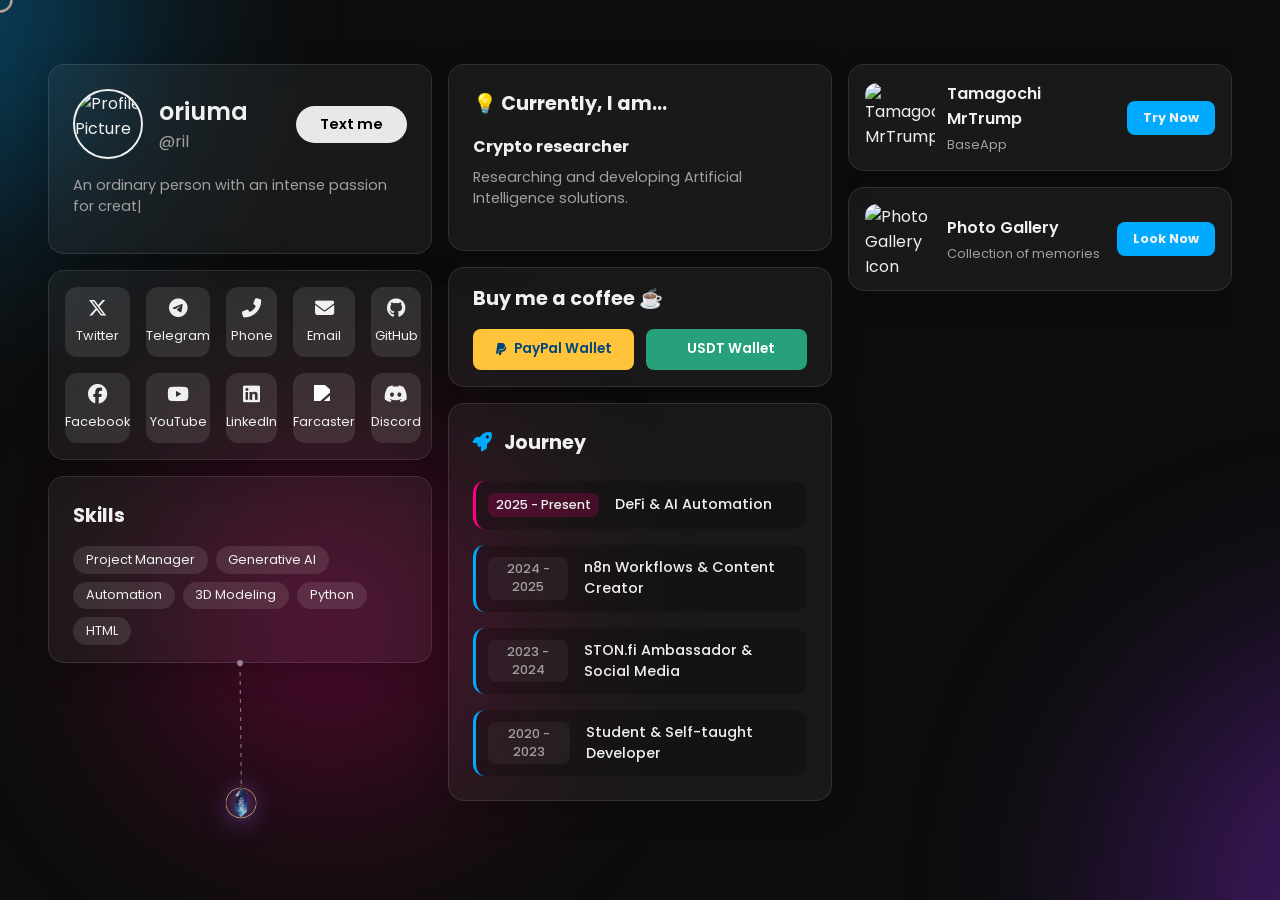
==== commit e263706d: "Add physics pendulum crystal hanging from skills card" ====
--- a/index.html
+++ b/index.html
@@ -137,6 +137,13 @@
         </div>
         <div class="bento-column column-tools" id="tools-container"></div>
     </div>
+
+    <!-- Pendulum crystal -->
+    <canvas id="pendulum-canvas"></canvas>
+    <div id="crystal-pendant" title="Drag me!">
+        <img src="icon.png" alt="Crystal Pendant" draggable="false">
+    </div>
+
     <script src="translations.js"></script>
     <script src="tools-data.js"></script>
     <script src="script.js"></script>
--- a/styles.css
+++ b/styles.css
@@ -505,12 +505,12 @@
 }
 
 .card-coffee {
-    padding: 0.75rem 1rem;
+    padding: 1rem 1.5rem !important;
 }
 
 .coffee-title {
     font-size: 1.2rem;
-    margin-bottom: 0.5rem;
+    margin-bottom: 1rem;
 }
 
 .coffee-content {
@@ -524,7 +524,7 @@
     text-decoration: none;
     color: var(--text-primary);
     background: rgba(255, 255, 255, 0.1);
-    padding: 0.6rem 0.9rem;
+    padding: 0.65rem 1rem;
     border-radius: 8px;
     text-align: center;
     font-weight: bold;
@@ -606,6 +606,46 @@
     box-shadow: 0 0 0 3px var(--bg-color), 0 0 0 5px var(--accent-blue);
 }
 
+/* ── Pendulum crystal ─────────────────────────────────────────────────────── */
+#pendulum-canvas {
+    position: fixed;
+    top: 0;
+    left: 0;
+    width: 100%;
+    height: 100%;
+    pointer-events: none;
+    z-index: 50;
+}
+
+#crystal-pendant {
+    position: fixed;
+    z-index: 51;
+    transform: translate(-50%, -50%);
+    cursor: grab;
+    user-select: none;
+    -webkit-user-select: none;
+}
+
+#crystal-pendant:active {
+    cursor: grabbing;
+}
+
+#crystal-pendant img {
+    width: 72px;
+    height: 72px;
+    object-fit: contain;
+    pointer-events: none;
+    display: block;
+    filter: drop-shadow(0 4px 14px rgba(160, 100, 255, 0.55))
+            drop-shadow(0 0 6px rgba(200, 150, 255, 0.3));
+    transition: filter 0.3s ease;
+}
+
+#crystal-pendant:hover img {
+    filter: drop-shadow(0 4px 20px rgba(160, 100, 255, 0.9))
+            drop-shadow(0 0 12px rgba(200, 150, 255, 0.6));
+}
+
 @media (max-width: 900px) {
     body {
         padding: 1rem;
@@ -624,7 +664,7 @@
     }
 
     .bento-item,
-    .card-profile, .card-social-links, .card-now, .card-coffee, .card-skills, .card-journey, .card-cta,
+    .card-profile, .card-social-links, .card-now, .card-skills, .card-journey, .card-cta,
     .bento-column.column-left,
     .bento-column.column-right,
     .bento-column.column-tools {
@@ -636,6 +676,10 @@
         padding: 1.5rem;
     }
 
+    .card-coffee {
+        padding: 1rem 1.5rem !important;
+    }
+
     .card-profile { flex-direction: column; align-items: center; }
     .profile-header {
         flex-direction: column;
@@ -650,12 +694,6 @@
         text-align: center;
     }
 
-    .card-coffee {
-        flex-direction: column;
-        align-items: center;
-        text-align: center;
-    }
-
     .coffee-content {
         flex-direction: column;
         width: 100%;
@@ -670,21 +708,27 @@
     .card-social-links { grid-template-columns: 1fr 1fr 1fr 1fr; }
     .custom-cursor { display: none; }
     body { cursor: auto; }
-    
+
+    /* Hide pendulum on mobile */
+    #pendulum-canvas,
+    #crystal-pendant {
+        display: none;
+    }
+
     .language-selector-modal {
         padding: 2rem 1.5rem;
     }
-    
+
     .language-selector-title {
         font-size: 1.5rem;
         margin-bottom: 2rem;
     }
-    
+
     .language-options {
         flex-direction: column;
         gap: 1rem;
     }
-    
+
     .language-option {
         width: 100%;
         padding: 1.5rem 1rem;
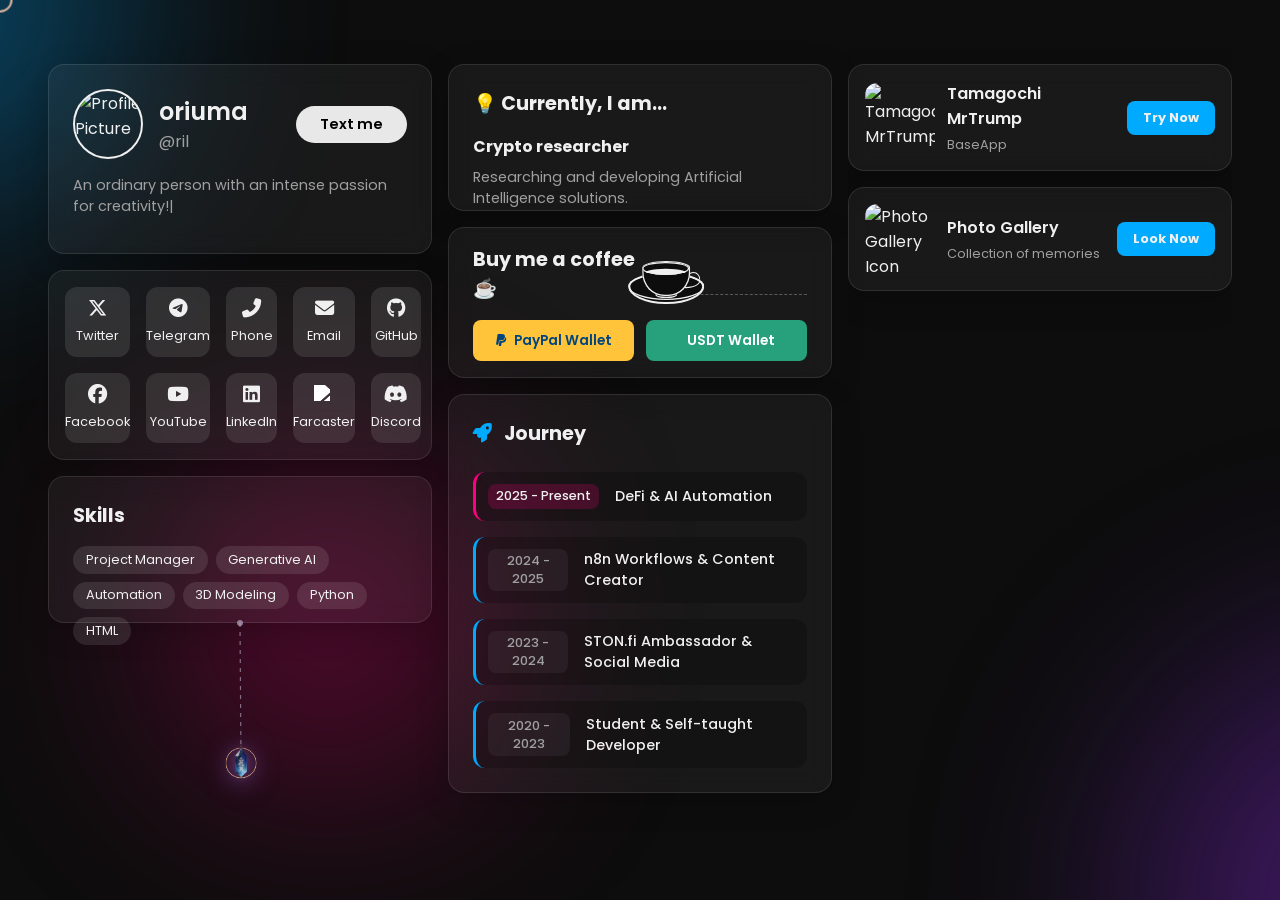
==== commit 8901ffcf: "Replace coffee emoji with animated SVG coffee cup" ====
--- a/index.html
+++ b/index.html
@@ -95,7 +95,36 @@
                 </div>
             </div>
             <div class="bento-item card-coffee">
-                <h3 class="coffee-title" data-translate="coffeeTitle">Buy me a coffee ☕</h3>
+                <h3 class="coffee-title">
+                    <span data-translate="coffeeTitle">Buy me a coffee</span>
+                    <div class="coffee" role="img" aria-label="Coffee cup spinning and stretching from side to side">
+                        <div class="coffee__cup">
+                            <div class="coffee__cup-part coffee__cup-part--a"></div>
+                            <div class="coffee__cup-part coffee__cup-part--b"></div>
+                            <div class="coffee__cup-part coffee__cup-part--c"></div>
+                            <div class="coffee__cup-part coffee__cup-part--d"></div>
+                            <div class="coffee__cup-part coffee__cup-part--e"></div>
+                            <svg class="coffee__cup-part coffee__cup-part--f" width="96px" height="60px" viewBox="0 0 96 60" aria-hidden="true">
+                                <g fill="none" stroke="currentColor" stroke-width="3" stroke-linecap="round">
+                                    <path class="coffee__cup-handle" d="M64,4.413s6.64-2.913,11-2.913c11.739,0,19.5,10.759,19.5,22.497,0,23.475-45,22.497-45,22.497"/>
+                                </g>
+                            </svg>
+                        </div>
+                        <svg class="coffee__steam" width="56px" height="56px" viewBox="0 0 56 56" aria-hidden="true">
+                            <g fill="none" stroke="currentColor" stroke-width="3" stroke-linecap="round">
+                                <path class="coffee__steam-part coffee__steam-part--a" d="M13.845,54s-5.62-10.115-4.496-16.859,6.83-11.497,8.992-17.983c1.037-3.11,.161-6.937-1.083-10.158"/>
+                                <path class="coffee__steam-part coffee__steam-part--b" d="M27.844,54s-5.652-10.174-4.522-16.957,6.869-11.564,9.043-18.087c2.261-6.783-4.522-16.957-4.522-16.957"/>
+                                <path class="coffee__steam-part coffee__steam-part--c" d="M40.434,50.999c-1.577-3.486-3.818-9.462-3.071-13.944,1.121-6.723,6.809-11.462,8.964-17.928,1.033-3.1,.161-6.916-1.08-10.127"/>
+                            </g>
+                        </svg>
+                        <svg class="coffee__steam coffee__steam--right" width="56px" height="56px" viewBox="0 0 56 56" aria-hidden="true">
+                            <g fill="none" stroke="currentColor" stroke-width="3" stroke-linecap="round">
+                                <path class="coffee__steam-part coffee__steam-part--d" d="M19.845,54s-5.62-10.115-4.496-16.859,6.83-11.497,8.992-17.983c1.037-3.11,.161-6.937-1.083-10.158"/>
+                                <path class="coffee__steam-part coffee__steam-part--e" d="M34.434,44c-1.577-3.486-3.818-9.462-3.071-13.944,1.121-6.723,6.809-11.462,8.964-17.928,1.033-3.1,.161-6.916-1.08-10.127"/>
+                            </g>
+                        </svg>
+                    </div>
+                </h3>
                 <div class="coffee-content">
                     <a href="https://paypal.me/alloha43?country.x=PL&locale.x=pl_PL" class="coffee-button paypal" target="_blank" rel="noopener noreferrer">
                         <i class="fab fa-paypal"></i>
--- a/styles.css
+++ b/styles.css
@@ -438,7 +438,7 @@
 .social-link.email:hover { background-color: #EA4335; }
 .social-link.discord:hover { background-color: #5865F2; }
 
-.now-title, .skills-title, .coffee-title { font-size: 1.2rem; margin-bottom: 1rem; flex-shrink: 0; }
+.now-title, .skills-title { font-size: 1.2rem; margin-bottom: 1rem; flex-shrink: 0; }
 .now-content { font-size: 0.9rem; color: var(--text-secondary); }
 .now-content h4 { font-size: 1rem; margin-bottom: 0.5rem; color: var(--text-primary);}
 
@@ -511,6 +511,9 @@
 .coffee-title {
     font-size: 1.2rem;
     margin-bottom: 1rem;
+    display: flex;
+    align-items: center;
+    gap: 0.5rem;
 }
 
 .coffee-content {
@@ -606,7 +609,277 @@
     box-shadow: 0 0 0 3px var(--bg-color), 0 0 0 5px var(--accent-blue);
 }
 
-/* ── Pendulum crystal ─────────────────────────────────────────────────────── */
+/* ── Animated Coffee Cup ──────────────────────────────────────────────────────── */
+.coffee {
+    font-size: 0.35em;
+    position: relative;
+    width: 21.5em;
+    height: 9em;
+    display: inline-block;
+    vertical-align: middle;
+}
+
+.coffee:before {
+    border-bottom: 0.25em dashed currentColor;
+    content: "";
+    display: block;
+    position: absolute;
+    top: 7.5em;
+    width: 100%;
+    opacity: 0.3;
+}
+
+.coffee__cup,
+.coffee__cup-part,
+.coffee__cup-handle,
+.coffee__steam-part {
+    animation-duration: 8s;
+    animation-iteration-count: infinite;
+}
+
+.coffee__cup,
+.coffee__cup-part,
+.coffee__cup-handle {
+    animation-timing-function: cubic-bezier(0.9,0,0.1,1);
+}
+
+.coffee__cup {
+    animation-name: cup;
+    position: relative;
+    width: 11.25em;
+    height: 9em;
+}
+
+.coffee__cup-part {
+    background-color: var(--bg-color);
+    position: absolute;
+    transition: background-color 0.3s, box-shadow 0.3s;
+}
+
+.coffee__cup-part--a {
+    animation-name: cup-part-a;
+    border-radius: 5.625em 5.625em 5.625em 5.625em / 2em 2em 2.7em 2.7em;
+    box-shadow: 0 0 0 0.3em var(--text-primary) inset;
+    top: 4.3em;
+    width: 11.25em;
+    height: 4.7em;
+}
+
+.coffee__cup-part--b {
+    animation-name: cup-part-b;
+    background-color: transparent;
+    border-radius: 5.625em / 2em;
+    box-shadow: 0 0 0 0.2em var(--text-primary) inset;
+    top: 4.3em;
+    width: 11.25em;
+    height: 4em;
+}
+
+.coffee__cup-part--c {
+    animation-name: cup-part-c;
+    border-radius: 1.7em / 0.45em;
+    box-shadow: 0 0 0 0.2em var(--text-primary) inset;
+    top: 7.1em;
+    left: 3.925em;
+    width: 3.4em;
+    height: 0.9em;
+}
+
+.coffee__cup-part--d,
+.coffee__cup-part--e,
+.coffee__cup-part--f {
+    z-index: 1;
+}
+
+.coffee__cup-part--d {
+    animation-name: cup-part-d;
+    border-radius: 3.6em 3.6em 3.3em 3.3em / 1em 1em 3.5em 3.5em;
+    box-shadow: 0 0 0 0.2em var(--text-primary) inset;
+    top: 2.55em;
+    left: 2.025em;
+    width: 7.2em;
+    height: 5.15em;
+}
+
+.coffee__cup-part--e {
+    animation-name: cup-part-e;
+    background-color: var(--text-primary);
+    box-shadow:
+        0 0 0 0.2em var(--text-primary) inset,
+        0 1em 0 var(--bg-color) inset;
+    border-radius: 3.5em / 1em;
+    top: 2.65em;
+    left: 2.125em;
+    width: 7em;
+    height: 2em;
+}
+
+.coffee__cup-part--f {
+    animation-name: cup-part-f;
+    background-color: transparent;
+    top: 4.1em;
+    left: 5.925em;
+    width: 4.8em;
+    height: 3em;
+}
+
+.coffee__cup-part--f {
+    stroke: var(--text-primary);
+}
+
+.coffee__cup-handle {
+    animation-name: cup-handle;
+}
+
+.coffee__cup,
+.coffee__steam {
+    transform: translateX(-50%);
+}
+
+.coffee__steam {
+    display: block;
+    position: absolute;
+    top: 0;
+    left: 0;
+    width: 3.5em;
+    height: 3.5em;
+    stroke: var(--text-primary);
+}
+
+.coffee__steam--right {
+    right: 0;
+    left: auto;
+    transform: translateX(50%);
+}
+
+.coffee__steam-part {
+    animation-name: steam-left;
+    animation-timing-function: linear;
+    stroke-dashoffset: 48;
+}
+
+.coffee__steam--right .coffee__steam-part {
+    animation-name: steam-right;
+    stroke-dashoffset: 35;
+}
+
+.coffee__steam-part--a {
+    stroke-dasharray: 24 142;
+}
+
+.coffee__steam-part--b {
+    stroke-dasharray: 30 8 10 130;
+}
+
+.coffee__steam-part--c {
+    stroke-dasharray: 15 6 1 134;
+}
+
+.coffee__steam-part--d {
+    stroke-dasharray: 18 6 1 90;
+}
+
+.coffee__steam-part--e {
+    stroke-dasharray: 25 6 4 76;
+}
+
+/* Coffee animations */
+@keyframes cup {
+    from, 25%, 75%, to { left: 0; }
+    50% { left: 21.5em; }
+}
+
+@keyframes cup-part-a {
+    from, 50%, to { width: 11.25em; }
+    25%, 75% { width: calc(11.25em + 21.5em); }
+}
+
+@keyframes cup-part-b {
+    from, 50%, to { width: 11.25em; }
+    25%, 75% { width: calc(11.25em + 21.5em); }
+}
+
+@keyframes cup-part-c {
+    from, 50%, to { width: 3.4em; }
+    25%, 75% { width: calc(3.4em + 21.5em); }
+}
+
+@keyframes cup-part-d {
+    from, 50%, to { width: 7.2em; }
+    25%, 75% { width: calc(7.2em + 21.5em); }
+}
+
+@keyframes cup-part-e {
+    from, 50%, to {
+        box-shadow:
+            0 0 0 0.2em var(--text-primary) inset,
+            0 1em 0 var(--bg-color) inset;
+        width: 7em;
+    }
+    25%, 75% {
+        box-shadow:
+            0 0 0 0.2em var(--text-primary) inset,
+            0 1.5em 0 var(--bg-color) inset;
+        width: calc(7em + 21.5em);
+    }
+}
+
+@keyframes cup-part-f {
+    from {
+        left: 5.925em;
+        z-index: 0;
+    }
+    25% {
+        left: calc(5.925em + 8.35em);
+        z-index: 0;
+    }
+    50% {
+        left: 0.525em;
+        z-index: 0;
+    }
+    50.01% {
+        left: 0.525em;
+        z-index: 1;
+    }
+    75% {
+        left: calc(5.925em + 8.35em);
+        z-index: 1;
+    }
+    to {
+        left: 5.925em;
+        z-index: 1;
+    }
+}
+
+@keyframes cup-handle {
+    from, to {
+        animation-timing-function: ease-in;
+        d: path("M64,4.413s6.64-2.913,11-2.913c11.739,0,19.5,10.759,19.5,22.497,0,23.475-45,22.497-45,22.497");
+        transform: translate(0,0);
+    }
+    10%, 40%, 60%, 90% {
+        animation-timing-function: ease-out;
+        d: path("M48.036,4.415s-.03-2.913-.049-2.913c-.052,0-.087,10.759-.087,22.497,0,23.475,.2,22.497,.2,22.497");
+        transform: translate(0,15px);
+    }
+    50% {
+        animation-timing-function: ease-in;
+        d: path("M32,4.413s-6.64-2.913-11-2.913C9.261,1.5,1.5,12.259,1.5,23.997c0,23.475,45,22.497,45,22.497");
+        transform: translate(0,0);
+    }
+}
+
+@keyframes steam-left {
+    from { stroke-dashoffset: 48; }
+    25%, to { stroke-dashoffset: -66; }
+}
+
+@keyframes steam-right {
+    from, 50% { stroke-dashoffset: 35; }
+    75%, to { stroke-dashoffset: -76; }
+}
+
+/* ── Pendulum crystal ──────────────────────────────────────────────────────────── */
 #pendulum-canvas {
     position: fixed;
     top: 0;
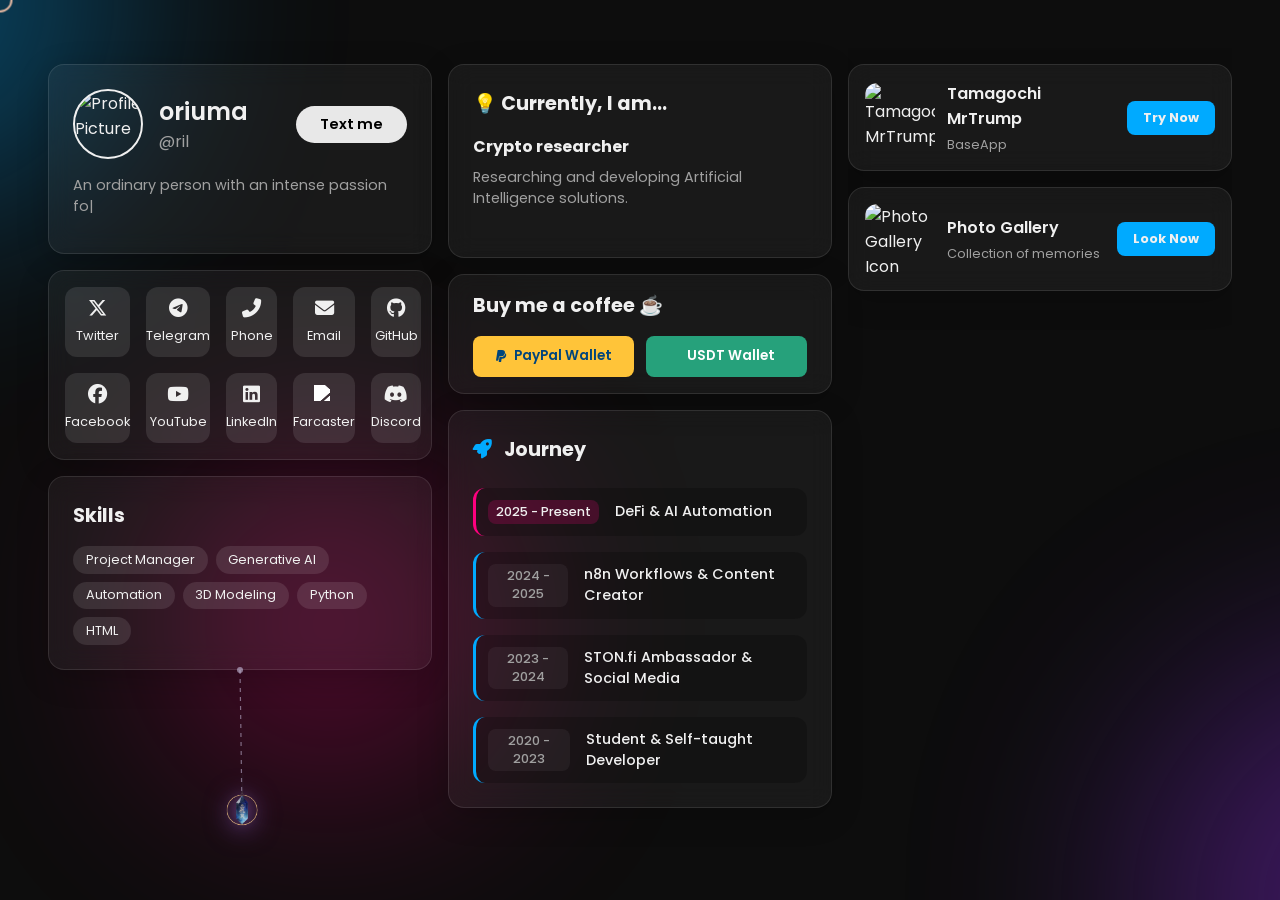
==== commit 38d10fb4: "Revert: Remove animated coffee SVG, restore emoji ☕" ====
--- a/index.html
+++ b/index.html
@@ -95,36 +95,7 @@
                 </div>
             </div>
             <div class="bento-item card-coffee">
-                <h3 class="coffee-title">
-                    <span data-translate="coffeeTitle">Buy me a coffee</span>
-                    <div class="coffee" role="img" aria-label="Coffee cup spinning and stretching from side to side">
-                        <div class="coffee__cup">
-                            <div class="coffee__cup-part coffee__cup-part--a"></div>
-                            <div class="coffee__cup-part coffee__cup-part--b"></div>
-                            <div class="coffee__cup-part coffee__cup-part--c"></div>
-                            <div class="coffee__cup-part coffee__cup-part--d"></div>
-                            <div class="coffee__cup-part coffee__cup-part--e"></div>
-                            <svg class="coffee__cup-part coffee__cup-part--f" width="96px" height="60px" viewBox="0 0 96 60" aria-hidden="true">
-                                <g fill="none" stroke="currentColor" stroke-width="3" stroke-linecap="round">
-                                    <path class="coffee__cup-handle" d="M64,4.413s6.64-2.913,11-2.913c11.739,0,19.5,10.759,19.5,22.497,0,23.475-45,22.497-45,22.497"/>
-                                </g>
-                            </svg>
-                        </div>
-                        <svg class="coffee__steam" width="56px" height="56px" viewBox="0 0 56 56" aria-hidden="true">
-                            <g fill="none" stroke="currentColor" stroke-width="3" stroke-linecap="round">
-                                <path class="coffee__steam-part coffee__steam-part--a" d="M13.845,54s-5.62-10.115-4.496-16.859,6.83-11.497,8.992-17.983c1.037-3.11,.161-6.937-1.083-10.158"/>
-                                <path class="coffee__steam-part coffee__steam-part--b" d="M27.844,54s-5.652-10.174-4.522-16.957,6.869-11.564,9.043-18.087c2.261-6.783-4.522-16.957-4.522-16.957"/>
-                                <path class="coffee__steam-part coffee__steam-part--c" d="M40.434,50.999c-1.577-3.486-3.818-9.462-3.071-13.944,1.121-6.723,6.809-11.462,8.964-17.928,1.033-3.1,.161-6.916-1.08-10.127"/>
-                            </g>
-                        </svg>
-                        <svg class="coffee__steam coffee__steam--right" width="56px" height="56px" viewBox="0 0 56 56" aria-hidden="true">
-                            <g fill="none" stroke="currentColor" stroke-width="3" stroke-linecap="round">
-                                <path class="coffee__steam-part coffee__steam-part--d" d="M19.845,54s-5.62-10.115-4.496-16.859,6.83-11.497,8.992-17.983c1.037-3.11,.161-6.937-1.083-10.158"/>
-                                <path class="coffee__steam-part coffee__steam-part--e" d="M34.434,44c-1.577-3.486-3.818-9.462-3.071-13.944,1.121-6.723,6.809-11.462,8.964-17.928,1.033-3.1,.161-6.916-1.08-10.127"/>
-                            </g>
-                        </svg>
-                    </div>
-                </h3>
+                <h3 class="coffee-title" data-translate="coffeeTitle">Buy me a coffee ☕</h3>
                 <div class="coffee-content">
                     <a href="https://paypal.me/alloha43?country.x=PL&locale.x=pl_PL" class="coffee-button paypal" target="_blank" rel="noopener noreferrer">
                         <i class="fab fa-paypal"></i>
--- a/styles.css
+++ b/styles.css
@@ -438,7 +438,7 @@
 .social-link.email:hover { background-color: #EA4335; }
 .social-link.discord:hover { background-color: #5865F2; }
 
-.now-title, .skills-title { font-size: 1.2rem; margin-bottom: 1rem; flex-shrink: 0; }
+.now-title, .skills-title, .coffee-title { font-size: 1.2rem; margin-bottom: 1rem; flex-shrink: 0; }
 .now-content { font-size: 0.9rem; color: var(--text-secondary); }
 .now-content h4 { font-size: 1rem; margin-bottom: 0.5rem; color: var(--text-primary);}
 
@@ -511,9 +511,6 @@
 .coffee-title {
     font-size: 1.2rem;
     margin-bottom: 1rem;
-    display: flex;
-    align-items: center;
-    gap: 0.5rem;
 }
 
 .coffee-content {
@@ -607,276 +604,6 @@
 .social-link:focus-visible {
     outline: none;
     box-shadow: 0 0 0 3px var(--bg-color), 0 0 0 5px var(--accent-blue);
-}
-
-/* ── Animated Coffee Cup ──────────────────────────────────────────────────────── */
-.coffee {
-    font-size: 0.35em;
-    position: relative;
-    width: 21.5em;
-    height: 9em;
-    display: inline-block;
-    vertical-align: middle;
-}
-
-.coffee:before {
-    border-bottom: 0.25em dashed currentColor;
-    content: "";
-    display: block;
-    position: absolute;
-    top: 7.5em;
-    width: 100%;
-    opacity: 0.3;
-}
-
-.coffee__cup,
-.coffee__cup-part,
-.coffee__cup-handle,
-.coffee__steam-part {
-    animation-duration: 8s;
-    animation-iteration-count: infinite;
-}
-
-.coffee__cup,
-.coffee__cup-part,
-.coffee__cup-handle {
-    animation-timing-function: cubic-bezier(0.9,0,0.1,1);
-}
-
-.coffee__cup {
-    animation-name: cup;
-    position: relative;
-    width: 11.25em;
-    height: 9em;
-}
-
-.coffee__cup-part {
-    background-color: var(--bg-color);
-    position: absolute;
-    transition: background-color 0.3s, box-shadow 0.3s;
-}
-
-.coffee__cup-part--a {
-    animation-name: cup-part-a;
-    border-radius: 5.625em 5.625em 5.625em 5.625em / 2em 2em 2.7em 2.7em;
-    box-shadow: 0 0 0 0.3em var(--text-primary) inset;
-    top: 4.3em;
-    width: 11.25em;
-    height: 4.7em;
-}
-
-.coffee__cup-part--b {
-    animation-name: cup-part-b;
-    background-color: transparent;
-    border-radius: 5.625em / 2em;
-    box-shadow: 0 0 0 0.2em var(--text-primary) inset;
-    top: 4.3em;
-    width: 11.25em;
-    height: 4em;
-}
-
-.coffee__cup-part--c {
-    animation-name: cup-part-c;
-    border-radius: 1.7em / 0.45em;
-    box-shadow: 0 0 0 0.2em var(--text-primary) inset;
-    top: 7.1em;
-    left: 3.925em;
-    width: 3.4em;
-    height: 0.9em;
-}
-
-.coffee__cup-part--d,
-.coffee__cup-part--e,
-.coffee__cup-part--f {
-    z-index: 1;
-}
-
-.coffee__cup-part--d {
-    animation-name: cup-part-d;
-    border-radius: 3.6em 3.6em 3.3em 3.3em / 1em 1em 3.5em 3.5em;
-    box-shadow: 0 0 0 0.2em var(--text-primary) inset;
-    top: 2.55em;
-    left: 2.025em;
-    width: 7.2em;
-    height: 5.15em;
-}
-
-.coffee__cup-part--e {
-    animation-name: cup-part-e;
-    background-color: var(--text-primary);
-    box-shadow:
-        0 0 0 0.2em var(--text-primary) inset,
-        0 1em 0 var(--bg-color) inset;
-    border-radius: 3.5em / 1em;
-    top: 2.65em;
-    left: 2.125em;
-    width: 7em;
-    height: 2em;
-}
-
-.coffee__cup-part--f {
-    animation-name: cup-part-f;
-    background-color: transparent;
-    top: 4.1em;
-    left: 5.925em;
-    width: 4.8em;
-    height: 3em;
-}
-
-.coffee__cup-part--f {
-    stroke: var(--text-primary);
-}
-
-.coffee__cup-handle {
-    animation-name: cup-handle;
-}
-
-.coffee__cup,
-.coffee__steam {
-    transform: translateX(-50%);
-}
-
-.coffee__steam {
-    display: block;
-    position: absolute;
-    top: 0;
-    left: 0;
-    width: 3.5em;
-    height: 3.5em;
-    stroke: var(--text-primary);
-}
-
-.coffee__steam--right {
-    right: 0;
-    left: auto;
-    transform: translateX(50%);
-}
-
-.coffee__steam-part {
-    animation-name: steam-left;
-    animation-timing-function: linear;
-    stroke-dashoffset: 48;
-}
-
-.coffee__steam--right .coffee__steam-part {
-    animation-name: steam-right;
-    stroke-dashoffset: 35;
-}
-
-.coffee__steam-part--a {
-    stroke-dasharray: 24 142;
-}
-
-.coffee__steam-part--b {
-    stroke-dasharray: 30 8 10 130;
-}
-
-.coffee__steam-part--c {
-    stroke-dasharray: 15 6 1 134;
-}
-
-.coffee__steam-part--d {
-    stroke-dasharray: 18 6 1 90;
-}
-
-.coffee__steam-part--e {
-    stroke-dasharray: 25 6 4 76;
-}
-
-/* Coffee animations */
-@keyframes cup {
-    from, 25%, 75%, to { left: 0; }
-    50% { left: 21.5em; }
-}
-
-@keyframes cup-part-a {
-    from, 50%, to { width: 11.25em; }
-    25%, 75% { width: calc(11.25em + 21.5em); }
-}
-
-@keyframes cup-part-b {
-    from, 50%, to { width: 11.25em; }
-    25%, 75% { width: calc(11.25em + 21.5em); }
-}
-
-@keyframes cup-part-c {
-    from, 50%, to { width: 3.4em; }
-    25%, 75% { width: calc(3.4em + 21.5em); }
-}
-
-@keyframes cup-part-d {
-    from, 50%, to { width: 7.2em; }
-    25%, 75% { width: calc(7.2em + 21.5em); }
-}
-
-@keyframes cup-part-e {
-    from, 50%, to {
-        box-shadow:
-            0 0 0 0.2em var(--text-primary) inset,
-            0 1em 0 var(--bg-color) inset;
-        width: 7em;
-    }
-    25%, 75% {
-        box-shadow:
-            0 0 0 0.2em var(--text-primary) inset,
-            0 1.5em 0 var(--bg-color) inset;
-        width: calc(7em + 21.5em);
-    }
-}
-
-@keyframes cup-part-f {
-    from {
-        left: 5.925em;
-        z-index: 0;
-    }
-    25% {
-        left: calc(5.925em + 8.35em);
-        z-index: 0;
-    }
-    50% {
-        left: 0.525em;
-        z-index: 0;
-    }
-    50.01% {
-        left: 0.525em;
-        z-index: 1;
-    }
-    75% {
-        left: calc(5.925em + 8.35em);
-        z-index: 1;
-    }
-    to {
-        left: 5.925em;
-        z-index: 1;
-    }
-}
-
-@keyframes cup-handle {
-    from, to {
-        animation-timing-function: ease-in;
-        d: path("M64,4.413s6.64-2.913,11-2.913c11.739,0,19.5,10.759,19.5,22.497,0,23.475-45,22.497-45,22.497");
-        transform: translate(0,0);
-    }
-    10%, 40%, 60%, 90% {
-        animation-timing-function: ease-out;
-        d: path("M48.036,4.415s-.03-2.913-.049-2.913c-.052,0-.087,10.759-.087,22.497,0,23.475,.2,22.497,.2,22.497");
-        transform: translate(0,15px);
-    }
-    50% {
-        animation-timing-function: ease-in;
-        d: path("M32,4.413s-6.64-2.913-11-2.913C9.261,1.5,1.5,12.259,1.5,23.997c0,23.475,45,22.497,45,22.497");
-        transform: translate(0,0);
-    }
-}
-
-@keyframes steam-left {
-    from { stroke-dashoffset: 48; }
-    25%, to { stroke-dashoffset: -66; }
-}
-
-@keyframes steam-right {
-    from, 50% { stroke-dashoffset: 35; }
-    75%, to { stroke-dashoffset: -76; }
 }
 
 /* ── Pendulum crystal ──────────────────────────────────────────────────────────── */
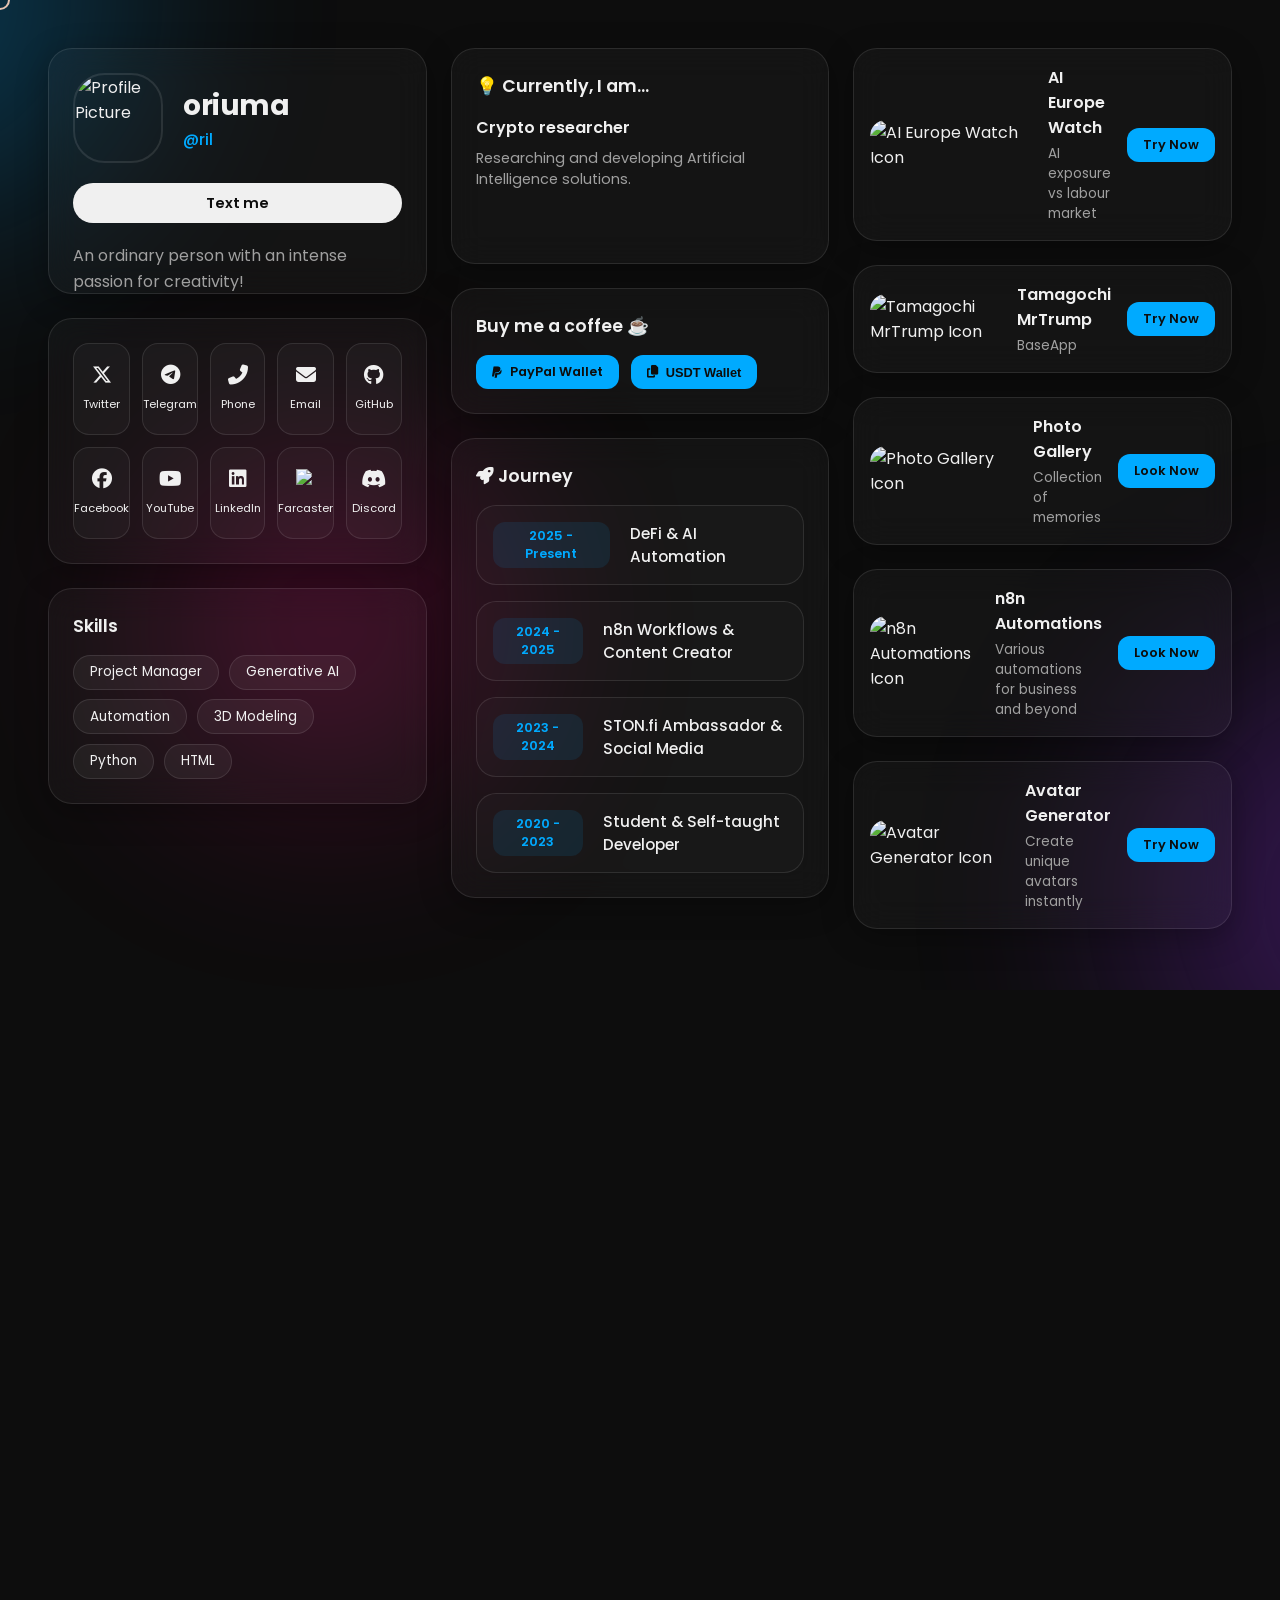
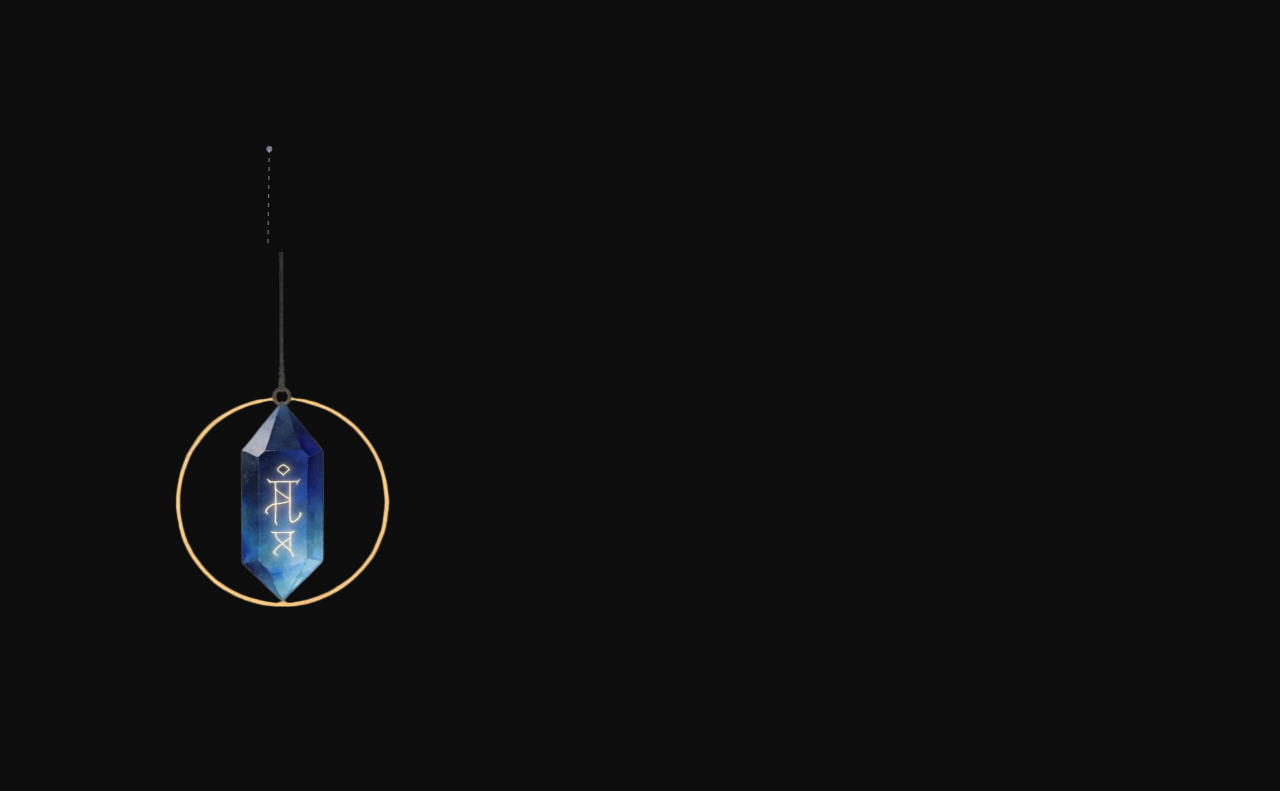
==== commit 98c3c3f5: "fix: сброс кэша CSS через версию в index.html" ====
--- a/index.html
+++ b/index.html
@@ -8,7 +8,7 @@
     <link rel="icon" type="image/jpeg" href="https://i.pinimg.com/564x/68/cd/36/68cd367a3757c1d07de808bcf7bc9bf0.jpg">
     <link href="https://fonts.googleapis.com/css2?family=Poppins:wght@300;400;500;600;700&display=swap" rel="stylesheet">
     <link rel="stylesheet" href="https://cdnjs.cloudflare.com/ajax/libs/font-awesome/6.5.1/css/all.min.css" integrity="sha512-DTOQO9RWCH3ppGqcWaEA1BIZOC6xxalwEsw9c2QQeAIftl+Vegovlnee1c9QX4TctnWMn13TZye+giMm8e2LwA==" crossorigin="anonymous" referrerpolicy="no-referrer" />
-    <link rel="stylesheet" href="styles.css">
+    <link rel="stylesheet" href="styles.css?v=1.0.2">
 </head>
 <body>
     <div class="custom-cursor"></div>
--- a/styles.css
+++ b/styles.css
@@ -1,13 +1,15 @@
 :root {
     --bg-color: #0d0d0d;
-    --card-bg-color: rgba(255, 255, 255, 0.05);
-    --card-border-color: rgba(255, 255, 255, 0.1);
+    --card-bg-color: rgba(255, 255, 255, 0.03);
+    --card-border-color: rgba(255, 255, 255, 0.08);
     --text-primary: #f0f0f0;
     --text-secondary: #a0a0a0;
     --accent-blue: #00aaff;
     --accent-purple: #8A2BE2;
     --accent-pink: #FF007F;
     --accent-orange: #F59E0B;
+    --glass-bg: rgba(255, 255, 255, 0.03);
+    --glass-border: rgba(255, 255, 255, 0.1);
 }
 
 * {
@@ -20,18 +22,16 @@
     background-color: var(--bg-color);
     color: var(--text-primary);
     font-family: 'Poppins', sans-serif;
-    display: flex;
-    justify-content: center;
-    align-items: flex-start;
     min-height: 100vh;
     padding: 2rem;
     overflow-y: auto;
     cursor: none;
+    display: block; /* Изменено с flex на block для стабильности сетки */
 }
 
 .custom-cursor {
-    width: 25px;
-    height: 25px;
+    width: 20px;
+    height: 20px;
     border: 2px solid var(--text-primary);
     border-radius: 50%;
     position: fixed;
@@ -58,14 +58,13 @@
     height: 120%;
     overflow: hidden;
     z-index: -1;
-    transition: transform 0.5s ease-out;
 }
 
 .aurora-shape {
     position: absolute;
     border-radius: 50%;
     filter: blur(120px);
-    opacity: 0.4;
+    opacity: 0.3;
 }
 
 .shape1 {
@@ -100,261 +99,237 @@
     to { transform: translate(100px, 50px) rotate(180deg) scale(1.2); }
 }
 
-/* Language Selector Modal */
-.language-selector-overlay {
-    position: fixed;
-    top: 0;
-    left: 0;
+.bento-grid {
+    display: grid;
+    grid-template-columns: repeat(9, minmax(0, 1fr)); /* Использование minmax для стабильности */
+    column-gap: 1.5rem;
+    row-gap: 1.5rem;
     width: 100%;
-    height: 100%;
-    background: rgba(0, 0, 0, 0.95);
-    backdrop-filter: blur(10px);
-    -webkit-backdrop-filter: blur(10px);
-    display: flex;
-    justify-content: center;
+    max-width: 1400px;
+    margin: 0 auto; /* Центрирование сетки */
+    padding: 1rem;
+}
+
+.bento-item {
+    background: var(--glass-bg);
+    border: 1px solid var(--glass-border);
+    border-radius: 1.5rem;
+    padding: 1.5rem;
+    backdrop-filter: blur(16px);
+    -webkit-backdrop-filter: blur(16px);
+    box-shadow: 0 8px 32px rgba(0, 0, 0, 0.3);
+    transition: all 0.4s cubic-bezier(0.175, 0.885, 0.32, 1.275);
+    display: flex;
+    flex-direction: column;
+    width: 100%;
+}
+
+.bento-item:hover {
+    background: rgba(255, 255, 255, 0.06);
+    transform: translateY(-5px);
+    border-color: rgba(255, 255, 255, 0.2);
+}
+
+.bento-column {
+    display: flex;
+    flex-direction: column;
+    gap: 1.5rem;
+    width: 100%;
+}
+
+.bento-column.column-left {
+    grid-column: 1 / 4;
+}
+
+.bento-column.column-right {
+    grid-column: 4 / 7;
+}
+
+.bento-column.column-tools {
+    grid-column: 7 / 10;
+    overflow-y: visible; /* Убрано переполнение для стабильности */
+    max-height: none;
+    padding-right: 0;
+}
+
+.profile-header {
+    display: flex;
+    flex-direction: column;
+    gap: 1.25rem;
+    margin-bottom: 1.25rem;
+}
+
+.profile-main-info {
+    display: flex;
     align-items: center;
-    z-index: 10000;
-    opacity: 0;
-    transition: opacity 0.5s ease;
-}
-
-.language-selector-overlay.show {
-    opacity: 1;
-}
-
-.language-selector-overlay.fade-out {
-    opacity: 0;
-}
-
-.language-selector-modal {
-    background: var(--card-bg-color);
-    border: 2px solid var(--card-border-color);
+    gap: 1.25rem;
+}
+
+.profile-picture {
+    width: 90px;
+    height: 90px;
     border-radius: 2rem;
-    padding: 3rem 2.5rem;
-    backdrop-filter: blur(20px);
-    -webkit-backdrop-filter: blur(20px);
-    box-shadow: 0 20px 60px rgba(0, 0, 0, 0.5);
-    max-width: 500px;
-    width: 90%;
-    text-align: center;
-    transform: scale(0.8) translateY(50px);
-    opacity: 0;
-    transition: all 0.6s cubic-bezier(0.34, 1.56, 0.64, 1);
-}
-
-.language-selector-overlay.show .language-selector-modal {
-    transform: scale(1) translateY(0);
-    opacity: 1;
-}
-
-.language-selector-title {
-    font-size: 2rem;
+    border: 2px solid var(--glass-border);
+    object-fit: cover;
+    transition: transform 0.3s ease;
+}
+
+.profile-picture:hover {
+    transform: scale(1.05) rotate(3deg);
+}
+
+.profile-name {
+    font-size: 1.75rem;
     font-weight: 700;
-    margin-bottom: 2.5rem;
+    letter-spacing: -0.5px;
+}
+
+.profile-handle {
+    color: var(--accent-blue);
+    font-size: 1rem;
+    font-weight: 500;
+}
+
+.profile-bio {
+    font-size: 1rem;
+    color: var(--text-secondary);
+    line-height: 1.6;
+    min-height: auto;
+}
+
+.card-social-links {
+    display: grid;
+    grid-template-columns: repeat(5, 1fr);
+    gap: 0.75rem;
+}
+
+.social-link {
+    background: rgba(255, 255, 255, 0.03);
+    border: 1px solid var(--glass-border);
     color: var(--text-primary);
-    background: linear-gradient(135deg, var(--accent-blue), var(--accent-purple), var(--accent-pink));
-    -webkit-background-clip: text;
-    -webkit-text-fill-color: transparent;
-    background-clip: text;
-    animation: gradientShift 3s ease infinite;
-}
-
-@keyframes gradientShift {
-    0%, 100% { filter: hue-rotate(0deg); }
-    50% { filter: hue-rotate(30deg); }
-}
-
-.language-options {
-    display: flex;
-    gap: 1.5rem;
-    justify-content: center;
-    flex-wrap: wrap;
-}
-
-.language-option {
-    background: rgba(255, 255, 255, 0.05);
-    border: 2px solid var(--card-border-color);
-    border-radius: 1.5rem;
-    padding: 2rem 1.5rem;
-    cursor: pointer;
-    transition: all 0.3s ease;
-    min-width: 130px;
+    text-decoration: none;
     display: flex;
     flex-direction: column;
     align-items: center;
-    gap: 1rem;
-    position: relative;
-    overflow: hidden;
-}
-
-.language-option::before {
-    content: '';
-    position: absolute;
-    top: 0;
-    left: -100%;
-    width: 100%;
-    height: 100%;
-    background: linear-gradient(90deg, transparent, rgba(255, 255, 255, 0.1), transparent);
-    transition: left 0.5s ease;
-}
-
-.language-option:hover::before {
-    left: 100%;
-}
-
-.language-option:hover {
-    transform: translateY(-10px) scale(1.05);
+    justify-content: center;
+    padding: 0.75rem 0;
+    border-radius: 1rem;
+    transition: all 0.3s ease;
+}
+
+.social-link:hover {
+    background: rgba(255, 255, 255, 0.1);
+    transform: translateY(-3px);
     border-color: var(--accent-blue);
+}
+
+.social-link i {
+    font-size: 1.25rem;
+    margin-bottom: 0.4rem;
+}
+
+.social-link span {
+    font-size: 0.7rem;
+    margin-top: 0.25rem;
+}
+
+.social-icon-svg {
+    width: 1.25rem;
+    height: 1.25rem;
+    margin-bottom: 0.4rem;
+}
+
+.skills-list {
+    display: flex;
+    flex-wrap: wrap;
+    gap: 0.6rem;
+}
+
+.skills-list span {
+    background: rgba(255, 255, 255, 0.05);
+    border: 1px solid var(--glass-border);
+    padding: 0.4rem 1rem;
+    border-radius: 2rem;
+    font-size: 0.85rem;
+    transition: all 0.3s ease;
+}
+
+.skills-list span:hover {
     background: rgba(255, 255, 255, 0.1);
-    box-shadow: 0 10px 30px rgba(0, 170, 255, 0.3);
-}
-
-.language-option:nth-child(2):hover {
-    border-color: var(--accent-orange);
-    box-shadow: 0 10px 30px rgba(245, 158, 11, 0.3);
-}
-
-.language-option:nth-child(3):hover {
-    border-color: var(--accent-pink);
-    box-shadow: 0 10px 30px rgba(255, 0, 127, 0.3);
-}
-
-.language-flag {
-    font-size: 4rem;
-    line-height: 1;
-    animation: wave 2s ease-in-out infinite;
-}
-
-@keyframes wave {
-    0%, 100% { transform: rotate(0deg); }
-    25% { transform: rotate(-10deg); }
-    75% { transform: rotate(10deg); }
-}
-
-.language-option:hover .language-flag {
-    animation: bounce 0.6s ease;
-}
-
-@keyframes bounce {
-    0%, 100% { transform: scale(1); }
-    50% { transform: scale(1.2); }
-}
-
-.language-name {
-    font-size: 1.1rem;
-    font-weight: 600;
-    color: var(--text-primary);
-}
-
-.bento-grid {
-    display: grid;
-    grid-template-columns: repeat(9, 1fr);
-    grid-template-rows: 1fr;
-    column-gap: 1rem;
-    row-gap: 0.5rem;
-    width: 100%;
-    max-width: 1400px;
-    padding: 1rem;
-}
-
-.bento-item {
-    background: var(--card-bg-color);
-    border: 1px solid var(--card-border-color);
-    border-radius: 1rem;
-    padding: 1.5rem;
-    backdrop-filter: blur(12px);
-    -webkit-backdrop-filter: blur(12px);
-    box-shadow: 0 8px 32px rgba(0, 0, 0, 0.2);
-    opacity: 0;
-    transform: translateY(20px);
-    transition: opacity 0.5s ease-out, transform 0.5s ease-out, background 0.3s ease, border-color 0.3s ease, box-shadow 0.3s ease;
-    display: flex;
-    flex-direction: column;
-}
-
-.bento-item.visible {
-    opacity: 1;
-    transform: translateY(0);
-}
-
-.bento-item:hover {
-    background: rgba(255, 255, 255, 0.1);
-    transform: translateY(-5px);
-}
-
-.bento-column.column-left {
-    grid-column: 1 / 4;
-    grid-row: 1;
+    border-color: var(--accent-purple);
+    transform: scale(1.05);
+}
+
+.journey-steps {
     display: flex;
     flex-direction: column;
     gap: 1rem;
-    padding-top: 1rem;
-    padding-bottom: 1rem;
-}
-
-.bento-column.column-right {
-    grid-column: 4 / 7;
-    grid-row: 1;
-    display: flex;
-    flex-direction: column;
-    gap: 1rem;
-    padding-top: 1rem;
-    padding-bottom: 1rem;
-}
-
-.bento-column.column-tools {
-    grid-column: 7 / 10;
-    grid-row: 1;
-    display: flex;
-    flex-direction: column;
-    gap: 1rem;
-    overflow-y: auto;
-    max-height: 90vh;
-    padding-top: 1rem;
-    padding-bottom: 1rem;
-}
-
-.bento-column.column-tools::-webkit-scrollbar { width: 8px; }
-.bento-column.column-tools::-webkit-scrollbar-track { background: transparent; }
-.bento-column.column-tools::-webkit-scrollbar-thumb { background-color: rgba(255, 255, 255, 0.2); border-radius: 10px; border: 2px solid transparent; background-clip: content-box;}
-.bento-column.column-tools::-webkit-scrollbar-thumb:hover { background-color: rgba(255, 255, 255, 0.4); }
+}
+
+.journey-step {
+    display: flex;
+    align-items: center;
+    gap: 1.25rem;
+    padding: 1rem;
+    background: rgba(255, 255, 255, 0.02);
+    border: 1px solid var(--glass-border);
+    border-radius: 1.25rem;
+    transition: all 0.3s ease;
+}
+
+.journey-step:hover {
+    background: rgba(255, 255, 255, 0.05);
+    border-color: var(--accent-blue);
+}
+
+.journey-date {
+    font-size: 0.8rem;
+    font-weight: 600;
+    color: var(--accent-blue);
+    background: rgba(0, 170, 255, 0.1);
+    padding: 0.3rem 0.75rem;
+    border-radius: 0.75rem;
+    min-width: 90px;
+    text-align: center;
+}
+
+.journey-role {
+    font-size: 0.95rem;
+    font-weight: 500;
+}
 
 .card-tool {
     padding: 1rem;
-    overflow: hidden;
+    display: flex;
     flex-direction: row;
     align-items: center;
-    gap: 0.75rem;
+    gap: 1rem;
+    border: 1px solid var(--glass-border);
+    background: var(--glass-bg);
+    border-radius: 1.5rem;
+    backdrop-filter: blur(16px);
+    -webkit-backdrop-filter: blur(16px);
+    box-shadow: 0 8px 32px rgba(0, 0, 0, 0.3);
+    transition: all 0.4s cubic-bezier(0.175, 0.885, 0.32, 1.275);
+    width: 100%;
+}
+
+.card-tool:hover {
+    background: rgba(255, 255, 255, 0.06);
+    transform: translateY(-5px);
+    border-color: rgba(255, 255, 255, 0.2);
+}
+
+.card-tool-image img {
+    width: 60px;
+    height: 60px;
+    border-radius: 1rem;
+    object-fit: cover;
     flex-shrink: 0;
 }
 
-.card-tool-image {
-    width: 70px;
-    height: 70px;
-    flex-shrink: 0;
-    overflow: hidden;
-}
-
-.card-tool-image img {
-    width: 100%;
-    height: 100%;
-    object-fit: cover;
-    transition: transform 0.3s ease;
-    border-radius: 12px;
-}
-
-.card-tool:hover .card-tool-image img {
-    transform: scale(1.1);
-}
-
-.card-tool:hover {
-    border-color: var(--accent-orange);
-    box-shadow: 0 0 4px 0px var(--accent-orange);
-}
-
 .card-tool-content {
-    padding: 0;
-    flex-grow: 1;
+    flex: 1;
 }
 
 .card-tool-title {
@@ -365,372 +340,181 @@
 }
 
 .card-tool-description {
-    font-size: 0.8rem;
+    font-size: 0.85rem;
     color: var(--text-secondary);
-    margin-bottom: 0;
-    line-height: 1.5;
 }
 
 .card-tool-button {
-    text-decoration: none;
-    color: var(--text-primary);
     background: var(--accent-blue);
     padding: 0.5rem 1rem;
-    border-radius: 8px;
+    border-radius: 0.75rem;
+    font-size: 0.8rem;
+    border: none;
+    color: var(--bg-color);
+    font-weight: 600;
+    cursor: pointer;
+    text-decoration: none;
+    display: inline-block;
+    transition: all 0.3s ease;
+    margin-left: auto;
+    flex-shrink: 0;
+}
+
+.card-tool-button:hover {
+    background: var(--accent-purple);
+    transform: scale(1.05);
+}
+
+.profile-cta {
+    background: var(--text-primary);
+    color: var(--bg-color);
+    padding: 0.6rem 1.5rem;
+    border-radius: 1.5rem;
+    font-size: 0.9rem;
     text-align: center;
-    font-weight: bold;
-    transition: background-color 0.3s ease, transform 0.2s ease;
+    border: none;
+    font-weight: 600;
+    cursor: pointer;
+    text-decoration: none;
+    display: inline-block;
+    transition: all 0.3s ease;
+}
+
+.profile-cta:hover {
+    background: var(--accent-blue);
+    transform: translateY(-2px);
+}
+
+.coffee-content {
+    display: flex;
+    gap: 0.75rem;
+    flex-wrap: wrap;
+}
+
+.coffee-button {
+    background: var(--accent-blue);
+    padding: 0.5rem 1rem;
+    border-radius: 0.75rem;
     font-size: 0.8rem;
+    border: none;
+    color: var(--bg-color);
+    font-weight: 600;
+    cursor: pointer;
+    text-decoration: none;
     display: flex;
     align-items: center;
-    justify-content: center;
-    flex-shrink: 0;
-}
-
-.card-tool-button:hover {
-    background: #0090d8;
-    transform: scale(1.03);
-}
-
-.profile-header {
-    display: flex;
-    align-items: center;
-    justify-content: space-between;
-    gap: 1rem;
+    gap: 0.5rem;
+    transition: all 0.3s ease;
+}
+
+.coffee-button:hover {
+    background: var(--accent-purple);
+    transform: translateY(-2px);
+}
+
+.card-now, .card-coffee, .card-journey, .card-skills, .card-profile {
+    background: var(--glass-bg);
+}
+
+.coffee-title, .now-title, .journey-title, .skills-title {
+    font-size: 1.1rem;
+    font-weight: 600;
     margin-bottom: 1rem;
 }
 
-.profile-main-info {
-    display: flex;
-    align-items: center;
-    gap: 1rem;
-}
-
-.profile-picture { width: 70px; height: 70px; border-radius: 50%; border: 2px solid var(--text-primary); object-fit: cover; flex-shrink: 0; }
-.profile-name { font-size: 1.5rem; font-weight: 600; }
-.profile-handle { color: var(--text-secondary); font-size: 1rem; }
-.profile-bio { font-size: 0.9rem; color: var(--text-secondary); min-height: 54px; }
-#typing-bio::after { content: '|'; animation: blink 1s infinite; }
-@keyframes blink { 50% { opacity: 0; } }
-
-.card-social-links { display: grid; grid-template-columns: repeat(5, 1fr); gap: 1rem; padding: 1rem; }
-.social-link {
-    color: var(--text-primary); background-color: rgba(255,255,255,0.1); text-decoration: none;
-    display: flex; flex-direction: column; align-items: center; justify-content: center;
-    padding: 0.75rem 0; border-radius: 0.75rem; transition: background-color 0.2s, transform 0.2s; font-size: 0.8rem;
-}
-.social-link:hover { transform: scale(1.05); }
-.social-link i { font-size: 1.2rem; margin-bottom: 0.5rem; }
-.social-link .social-icon-svg {
-    width: 1.2rem;
-    height: 1.2rem;
+.now-content h4 {
+    font-size: 1rem;
+    font-weight: 600;
     margin-bottom: 0.5rem;
-    filter: brightness(0) invert(1);
-}
-.social-link.github:hover { background-color: #333; }
-.social-link.facebook:hover { background-color: #1877F2; }
-.social-link.youtube:hover { background-color: #FF0000; }
-.social-link.twitter:hover { background-color: #1DA1F2; }
-.social-link.telegram:hover { background-color: #2AABEE; }
-.social-link.phone:hover { background-color: #4CAF50; }
-.social-link.linkedin:hover { background-color: #0A66C2; }
-.social-link.farcaster:hover { background-color: #855DCD; }
-.social-link.email:hover { background-color: #EA4335; }
-.social-link.discord:hover { background-color: #5865F2; }
-
-.now-title, .skills-title, .coffee-title { font-size: 1.2rem; margin-bottom: 1rem; flex-shrink: 0; }
-.now-content { font-size: 0.9rem; color: var(--text-secondary); }
-.now-content h4 { font-size: 1rem; margin-bottom: 0.5rem; color: var(--text-primary);}
-
-.skills-list { display: flex; flex-wrap: wrap; gap: 0.5rem; }
-.skills-list span { background: rgba(255, 255, 255, 0.1); padding: 0.3rem 0.8rem; border-radius: 2rem; font-size: 0.8rem; }
-
-.journey-title {
-    font-size: 1.2rem;
-    margin-bottom: 1.5rem;
-    flex-shrink: 0;
-}
-
-.journey-title i {
-    margin-right: 0.5rem;
-    color: var(--accent-blue);
-}
-
-.journey-steps {
-    display: flex;
-    flex-direction: column;
-    gap: 1rem;
-}
-
-.journey-step {
-    display: flex;
-    align-items: center;
-    gap: 1rem;
-    padding: 0.75rem;
-    background-color: rgba(0, 0, 0, 0.2);
-    border-radius: 0.75rem;
-    border-left: 3px solid var(--accent-blue);
-    transition: background-color 0.3s ease;
-}
-
-.journey-step:hover {
-    background-color: rgba(0, 0, 0, 0.4);
-}
-
-.journey-date {
-    font-size: 0.8rem;
-    font-weight: 500;
+    color: var(--text-primary);
+}
+
+.now-content p {
+    font-size: 0.9rem;
     color: var(--text-secondary);
-    background-color: rgba(255, 255, 255, 0.05);
-    padding: 0.2rem 0.5rem;
-    border-radius: 0.5rem;
-    min-width: 80px;
-    text-align: center;
-    transition: color 0.3s ease, background-color 0.3s ease;
-}
-
-.journey-role {
-    font-size: 0.9rem;
-    font-weight: 500;
-    color: var(--text-primary);
-}
-
-.journey-step.current {
-    border-left-color: var(--accent-pink);
-}
-
-.journey-step.current .journey-date {
-    color: var(--text-primary);
-    background-color: rgba(255, 0, 127, 0.2);
-}
-
-.card-coffee {
-    padding: 1rem 1.5rem !important;
-}
-
-.coffee-title {
-    font-size: 1.2rem;
-    margin-bottom: 1rem;
-}
-
-.coffee-content {
-    display: flex;
-    gap: 0.75rem;
-    justify-content: center;
-    align-items: center;
-}
-
-.coffee-button {
-    text-decoration: none;
-    color: var(--text-primary);
-    background: rgba(255, 255, 255, 0.1);
-    padding: 0.65rem 1rem;
-    border-radius: 8px;
-    text-align: center;
-    font-weight: bold;
-    transition: background-color 0.3s ease, transform 0.2s ease, box-shadow 0.2s ease;
-    display: inline-flex;
-    align-items: center;
-    justify-content: center;
-    flex: 1;
-    max-width: 200px;
-    font-size: 0.85rem;
-}
-
-.coffee-button:hover {
-    transform: scale(1.03);
-    box-shadow: 0 0 10px 3px rgba(255, 255, 255, 0.1);
-}
-
-.coffee-button.paypal {
-    background-color: #FFC439;
-    color: #00457C;
-    font-weight: 600;
-}
-
-.coffee-button.paypal:hover {
-    background-color: #f0b93a;
-}
-
-.coffee-button.usdt {
-    background-color: #26A17B;
-    color: #ffffff;
-    font-weight: 600;
-    border: none;
-    font-family: 'Poppins', sans-serif;
-    cursor: none;
-}
-
-.coffee-button.usdt:hover {
-    background-color: #1E8061;
-}
-
-.coffee-button.usdt.copied {
-    background-color: var(--accent-blue);
-    color: #fff;
-}
-
-.coffee-button i {
-    margin-right: 0.5rem;
-}
-
-.profile-cta {
-    background: rgba(255,255,255,0.9);
-    color: #000;
-    padding: 0.5rem 1.5rem;
-    border-radius: 2rem;
-    text-decoration: none;
-    font-weight: 600;
-    transition: transform 0.2s;
-    flex-shrink: 0;
-    font-size: 0.9rem;
-}
-
-.profile-cta:hover {
-    transform: scale(1.05);
-}
-
-a:focus-visible,
-button:focus-visible,
-.social-link:focus-visible,
-.profile-cta:focus-visible,
-.project-link:focus-visible,
-.coffee-button:focus-visible {
-    outline: 3px solid var(--accent-blue);
-    outline-offset: 3px;
-    border-radius: 8px;
-}
-
-.social-link:focus-visible {
-    outline: none;
-    box-shadow: 0 0 0 3px var(--bg-color), 0 0 0 5px var(--accent-blue);
-}
-
-/* ── Pendulum crystal ──────────────────────────────────────────────────────────── */
-#pendulum-canvas {
-    position: fixed;
-    top: 0;
-    left: 0;
-    width: 100%;
-    height: 100%;
-    pointer-events: none;
-    z-index: 50;
-}
-
-#crystal-pendant {
-    position: fixed;
-    z-index: 51;
-    transform: translate(-50%, -50%);
-    cursor: grab;
-    user-select: none;
-    -webkit-user-select: none;
-}
-
-#crystal-pendant:active {
-    cursor: grabbing;
-}
-
-#crystal-pendant img {
-    width: 72px;
-    height: 72px;
-    object-fit: contain;
-    pointer-events: none;
-    display: block;
-    filter: drop-shadow(0 4px 14px rgba(160, 100, 255, 0.55))
-            drop-shadow(0 0 6px rgba(200, 150, 255, 0.3));
-    transition: filter 0.3s ease;
-}
-
-#crystal-pendant:hover img {
-    filter: drop-shadow(0 4px 20px rgba(160, 100, 255, 0.9))
-            drop-shadow(0 0 12px rgba(200, 150, 255, 0.6));
-}
-
-@media (max-width: 900px) {
+}
+
+@media (max-width: 1200px) {
+    .bento-grid {
+        grid-template-columns: repeat(6, minmax(0, 1fr));
+    }
+    .bento-column.column-left {
+        grid-column: 1 / 4;
+    }
+    .bento-column.column-right {
+        grid-column: 4 / 7;
+    }
+    .bento-column.column-tools {
+        grid-column: 1 / 7;
+    }
+}
+
+@media (max-width: 992px) {
+    .bento-grid {
+        grid-template-columns: repeat(4, minmax(0, 1fr));
+    }
+    .bento-column.column-left {
+        grid-column: 1 / 5;
+    }
+    .bento-column.column-right {
+        grid-column: 1 / 5;
+    }
+    .bento-column.column-tools {
+        grid-column: 1 / 5;
+    }
+}
+
+@media (max-width: 768px) {
     body {
         padding: 1rem;
-        align-items: flex-start;
-        overflow-y: auto;
-    }
-
+    }
     .bento-grid {
         grid-template-columns: 1fr;
-        grid-template-rows: auto;
-        padding-right: 0.5rem;
-        padding-left: 0.5rem;
-        height: auto;
-        max-height: none;
-        overflow-y: visible;
-    }
-
-    .bento-item,
-    .card-profile, .card-social-links, .card-now, .card-skills, .card-journey, .card-cta,
+        padding: 0.5rem;
+    }
     .bento-column.column-left,
     .bento-column.column-right,
     .bento-column.column-tools {
-        grid-column: span 1 !important;
-        grid-row: auto !important;
-        height: auto;
-        max-height: none;
-        overflow-y: visible;
-        padding: 1.5rem;
-    }
-
-    .card-coffee {
-        padding: 1rem 1.5rem !important;
-    }
-
-    .card-profile { flex-direction: column; align-items: center; }
-    .profile-header {
+        grid-column: 1;
+    }
+    .card-social-links {
+        grid-template-columns: repeat(4, 1fr);
+    }
+    .card-tool {
         flex-direction: column;
-        align-items: center;
         text-align: center;
-        gap: 1rem;
-    }
-
-    .profile-main-info {
-        flex-direction: column;
-        align-items: center;
-        text-align: center;
-    }
-
-    .coffee-content {
-        flex-direction: column;
+    }
+    .card-tool-button {
+        margin-left: 0;
         width: 100%;
     }
-
-    .coffee-button {
-        max-width: 100%;
-        width: 100%;
-    }
-
-    .profile-bio { min-height: 80px; text-align: center; }
-    .card-social-links { grid-template-columns: 1fr 1fr 1fr 1fr; }
-    .custom-cursor { display: none; }
-    body { cursor: auto; }
-
-    /* Hide pendulum on mobile */
-    #pendulum-canvas,
-    #crystal-pendant {
+    .custom-cursor {
         display: none;
     }
-
-    .language-selector-modal {
-        padding: 2rem 1.5rem;
-    }
-
-    .language-selector-title {
+    body {
+        cursor: auto;
+    }
+}
+
+@media (max-width: 480px) {
+    body {
+        padding: 0.75rem;
+    }
+    .bento-grid {
+        padding: 0.25rem;
+    }
+    .bento-item {
+        padding: 1rem;
+        border-radius: 1rem;
+    }
+    .card-social-links {
+        grid-template-columns: repeat(3, 1fr);
+    }
+    .profile-picture {
+        width: 70px;
+        height: 70px;
+    }
+    .profile-name {
         font-size: 1.5rem;
-        margin-bottom: 2rem;
-    }
-
-    .language-options {
-        flex-direction: column;
-        gap: 1rem;
-    }
-
-    .language-option {
-        width: 100%;
-        padding: 1.5rem 1rem;
-    }
-}+    }
+}
